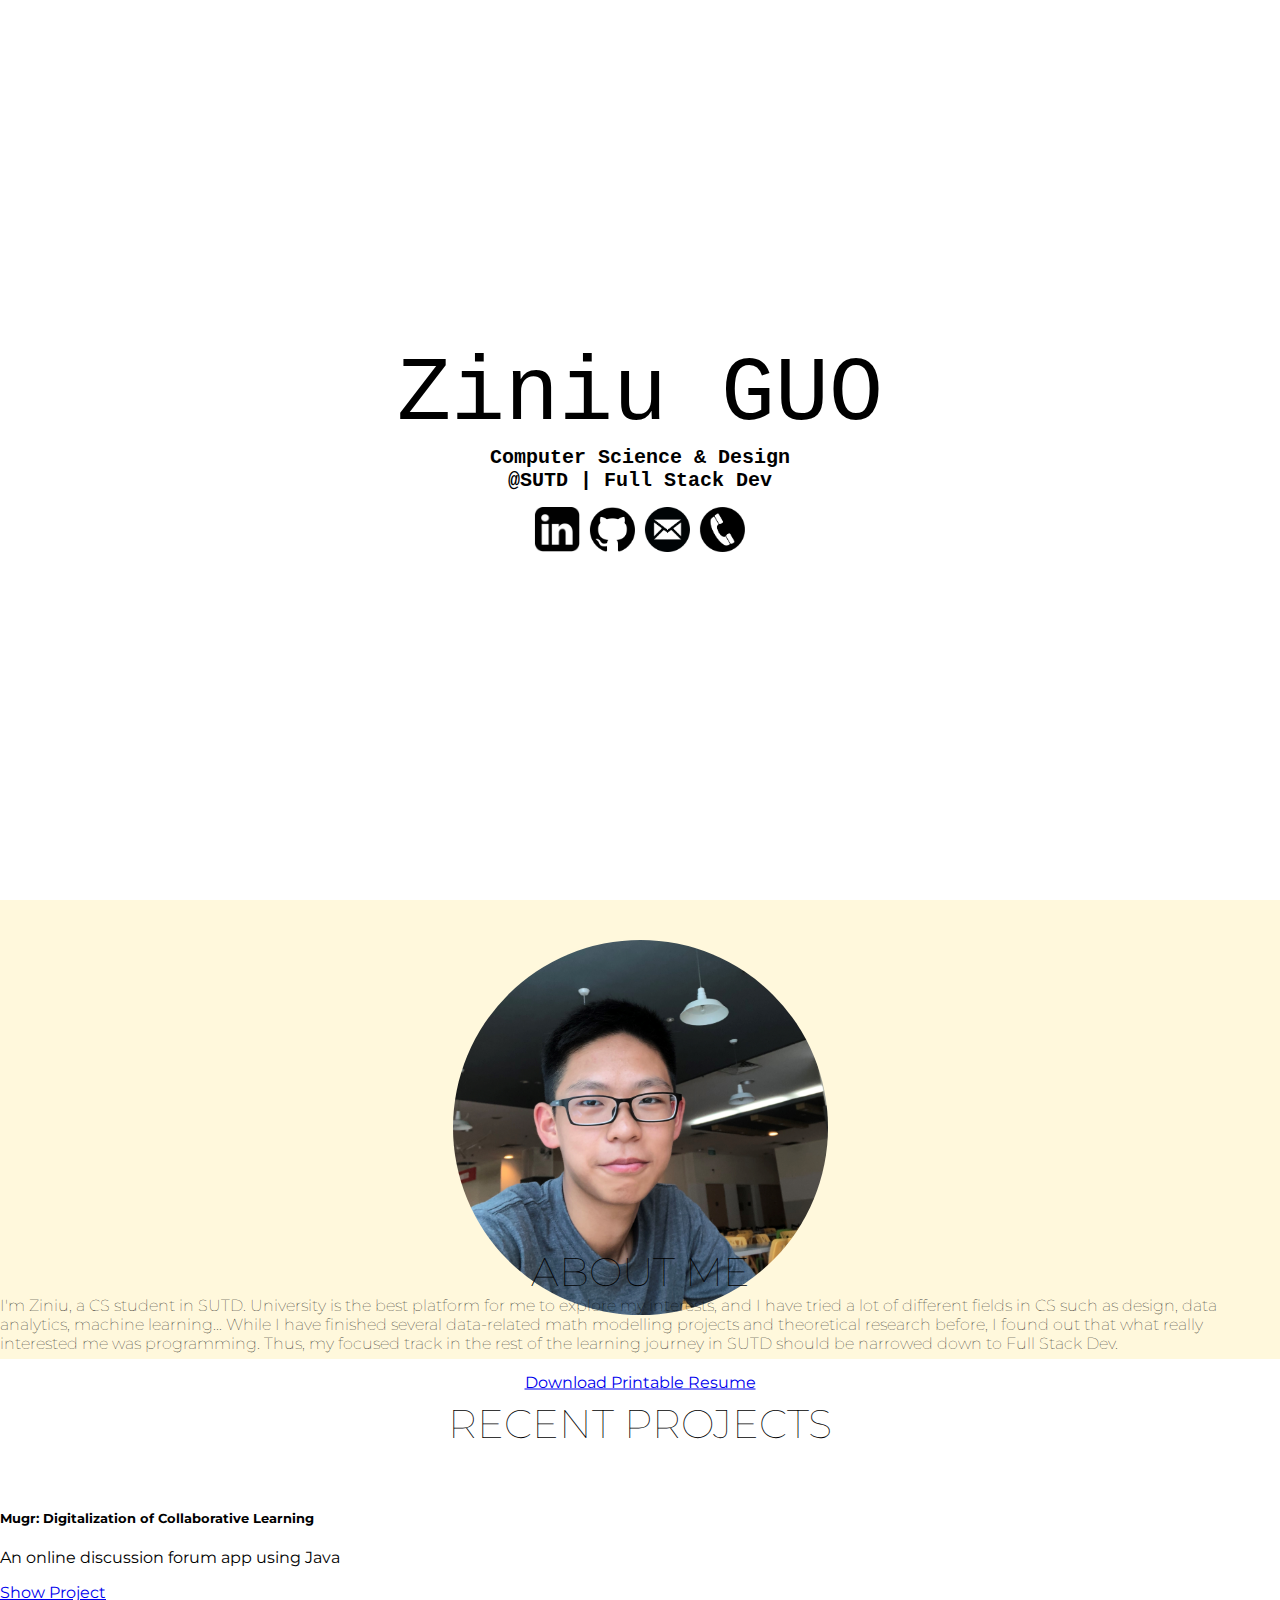
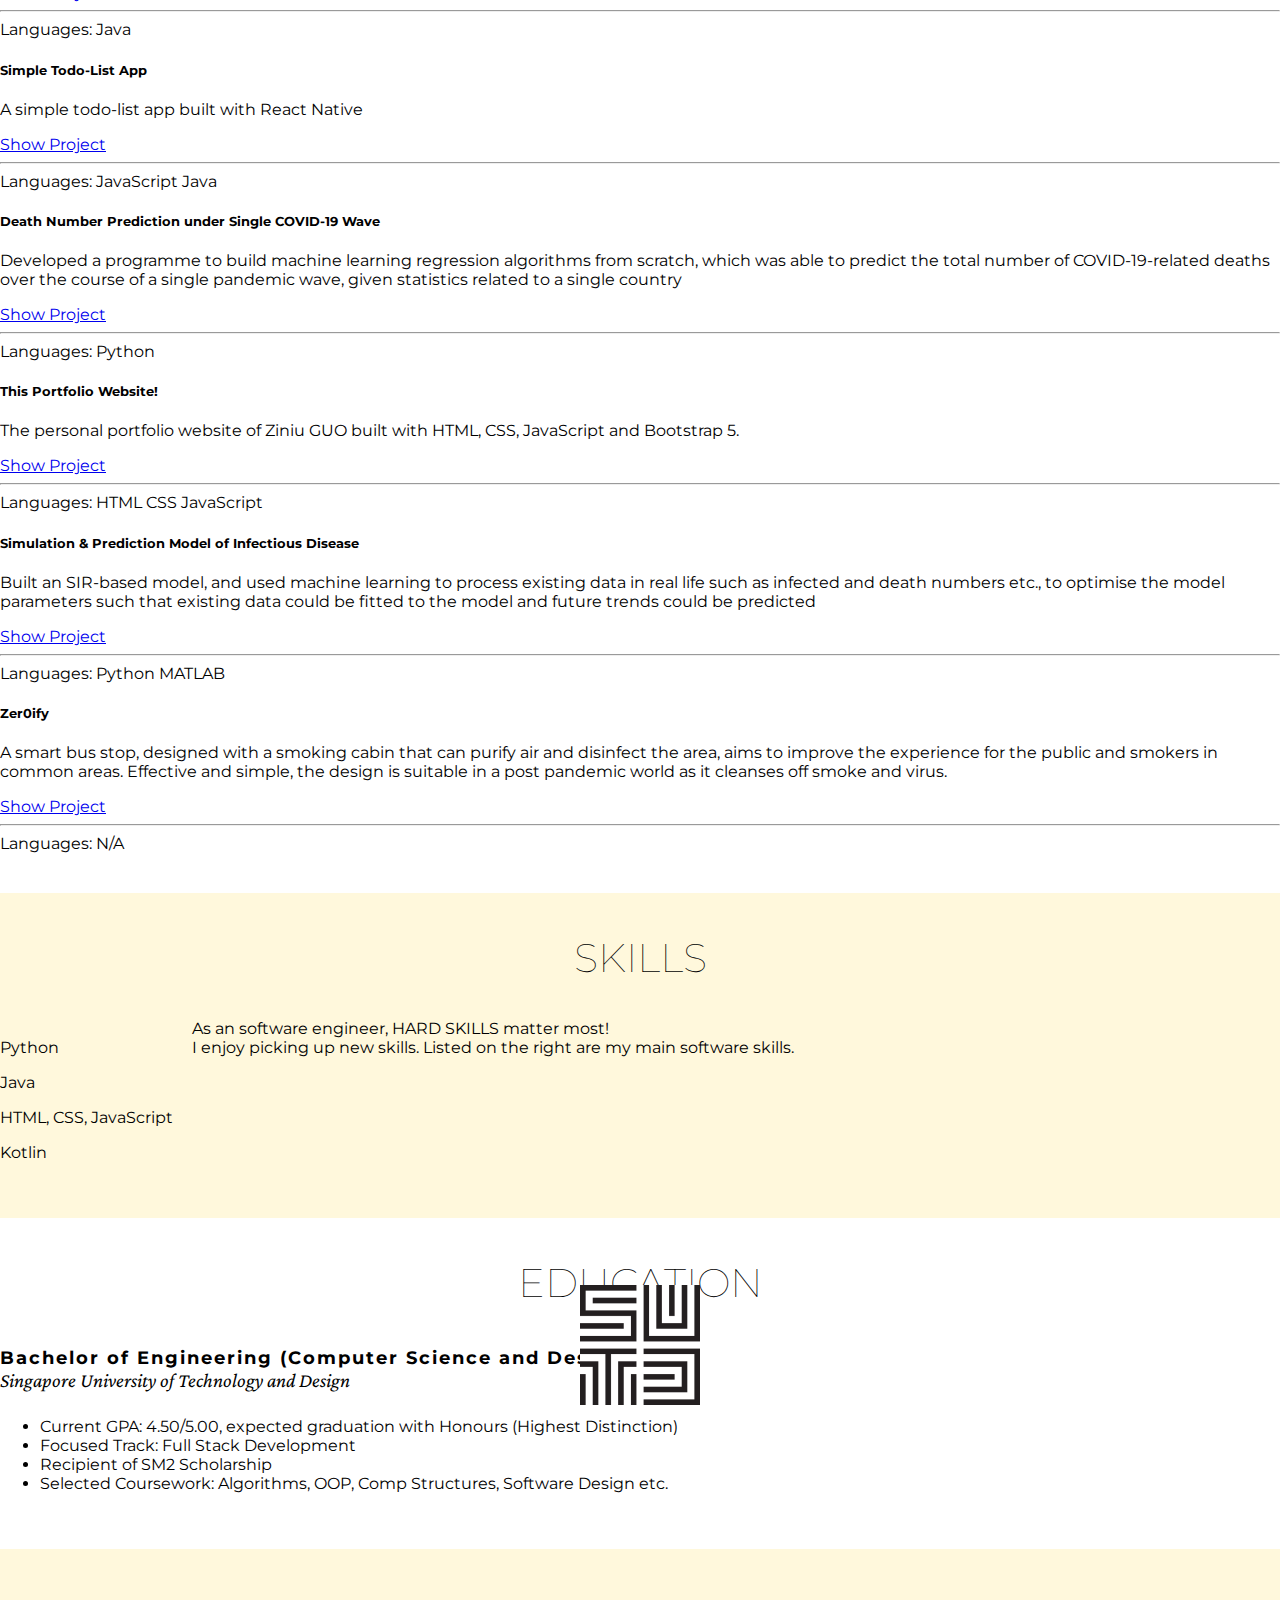
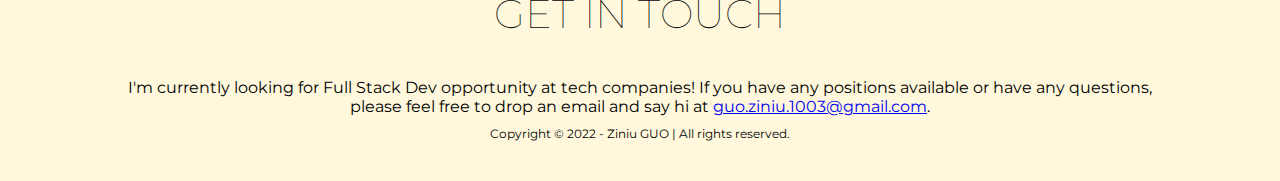
==== index.html @ 51ffc41e "EDU, CONTACT" ====
<!DOCTYPE html>
<html lang="en">

<head>
    <meta charset="utf-8">
    <title>Home - Ziniu GUO</title>
    <link href='https://fonts.googleapis.com/css?family=Crimson Pro' rel='stylesheet'>
    <link href='https://fonts.googleapis.com/css?family=Montserrat' rel='stylesheet'>
    <!-- font -->
    <link rel="stylesheet" href="style.css">
    <link href="https://cdn.jsdelivr.net/npm/bootstrap@5.1.3/dist/css/bootstrap.min.css" rel="stylesheet" integrity="sha384-1BmE4kWBq78iYhFldvKuhfTAU6auU8tT94WrHftjDbrCEXSU1oBoqyl2QvZ6jIW3" crossorigin="anonymous">
</head>

<body>
    <div id="info">
        <div id="infoblock">
            <div class="name">
                Ziniu&nbsp;GUO
            </div>
            <div class="intro">
                Computer&nbsp;Science&nbsp;&&nbsp;Design
                <br>
                @SUTD&nbsp;|&nbsp;Full&nbsp;Stack&nbsp;Dev
                <br>
            </div>
            <div class="icons">
                <a href="https://www.linkedin.com/in/ziniu-guo/"
                target="_blank" title="LinkedIn">
                    <img class="logos" src="imgs/linkedin.png">
                </a> 
                <a href="https://github.com/ziniuguo/"
                target="_blank" title="GitHub">
                    <img class="logos" src="imgs/25231.png">
                </a> 
                <a href="mailto:guo.ziniu.1003@gmail.com"
                target="_blank" title="Email">
                    <img class="logos" src="imgs/email-icon-removebg-preview.png">
                </a> 
                <a href="tel:+6581770190"
                target="_blank" title="Phone">
                    <img class="logos" src="imgs/phone-icon-removebg-preview.png">
                </a> 
            </div>
        </div>
    </div>

<!-- Content start here -->

    <div id="aboutContDiv" class="block">
        <div id="aboutMe"  class="container">
            <div class="row">
                <div class="col-6">
                    <img id="photo" src="imgs/photo22.JPG">
                </div>
                <div id="introDiv" class="col-6">
                    <div id="introDivBlock">
                        <div class="title">ABOUT ME</div>
                        <div id="introText">
                            I'm Ziniu, a CS student in SUTD. 
                            University is the best platform for me to explore my interests, 
                            and I have tried a lot of different fields in CS such as design, 
                            data analytics, machine learning... 
                            While I have finished several data-related math modelling projects 
                            and theoretical research before, 
                            I found out that what really interested me was programming. 
                            Thus, my focused track in the rest of the learning journey in 
                            SUTD should be narrowed down to Full Stack Dev.
                        </div>
                        <div>
                            <a role="button" href="Ziniu_Guo_Resume.pdf" target="_blank" class="btn btn-outline-dark btn-lg">
                                Download Printable Resume
                            </a>
                        </div>
                    </div>
                </div>
            </div>
            
        </div>
    </div>
    

    <div id="projectDiv" class="block">
        <div>
            <div class="titleBlock">
                <div id="projectTitle" class="title">RECENT PROJECTS</div>
            </div>
            <div class="container">
                <div class="row">
                    <div class="col-6">
                        <div class="card shadow-lg p-3 mb-5 bg-white rounded card">
                            <div class="card-body">
                                <h5 class="card-title">Mugr: Digitalization of Collaborative Learning</h5>
                                <p class="card-text">An online discussion forum app using Java</p>
                                <a href="https://github.com/ziniuguo/FirebaseApp" class="btn btn-outline-secondary mr-3" target="_blank">
                                    <i class="fab fa-github"></i> 
                                    Show Project
                                </a>
                                <hr>
                                <div class="pb-3">Languages: 
                                    <a class="badge bg-light text-dark" target=" _blank">Java</a>                            
                                </div>
                            </div>
                        </div>
                    </div>
                    <div class="col-6">
                        <div class="card shadow-lg p-3 mb-5 bg-white rounded card">
                            <div class="card-body">
                                <h5 class="card-title">Simple Todo-List App</h5>
                                <p class="card-text">A simple todo-list app built with React Native</p>
                                <a href="https://github.com/ziniuguo/Notebook" class="btn btn-outline-secondary mr-3" target="_blank">
                                    <i class="fab fa-github"></i> 
                                    Show Project
                                </a>
                                <hr>
                                <div class="pb-3">Languages: 
                                    <a class="badge bg-light text-dark" target=" _blank">JavaScript</a>
                                    <a class="badge bg-light text-dark" target=" _blank">Java</a>
                                </div>
                            </div>
                        </div>
                    </div>
                    <div class="col-6">
                        <div class="card shadow-lg p-3 mb-5 bg-white rounded card">
                            <div class="card-body">
                                <h5 class="card-title">Death Number Prediction under Single COVID-19 Wave</h5>
                                <p class="card-text">Developed a programme to build machine learning regression algorithms from scratch, which was able to predict the total number of COVID-19-related deaths over the course of a single pandemic wave, given statistics related to a single country</p>
                                <a href="projects/20220406.pdf" class="btn btn-outline-secondary mr-3" target="_blank">
                                    <i class="fab fa-github"></i> 
                                    Show Project
                                </a>
                                <hr>
                                <div class="pb-3">Languages: 
                                    <a class="badge bg-light text-dark" target=" _blank">Python</a>                            
                                </div>
                            </div>
                        </div>
                    </div>
                    <div class="col-6">
                        <div class="card shadow-lg p-3 mb-5 bg-white rounded card">
                            <div class="card-body">
                                <h5 class="card-title">This Portfolio Website!</h5>
                                <p class="card-text">The personal portfolio website of Ziniu GUO built with HTML, CSS, JavaScript and Bootstrap 5.</p>
                                <a href="https://github.com/ziniuguo/ziniuguo.github.io/tree/gh-pages" class="btn btn-outline-secondary mr-3" target="_blank">
                                    <i class="fab fa-github"></i> 
                                    Show Project
                                </a>
                                <hr>
                                <div class="pb-3">Languages: 
                                    <a class="badge bg-light text-dark" target=" _blank">HTML</a>
                                    <a class="badge bg-light text-dark" target=" _blank">CSS</a>
                                    <a class="badge bg-light text-dark" target=" _blank">JavaScript</a>
                                </div>
                            </div>
                        </div>
                    </div>
                    <div class="col-6">
                        <div class="card shadow-lg p-3 mb-5 bg-white rounded card">
                            <div class="card-body">
                                <h5 class="card-title">Simulation & Prediction Model of Infectious Disease</h5>
                                <p class="card-text">Built an SIR-based model, and used machine learning to process existing data in real life such as infected and death numbers etc., to optimise the model parameters such that existing data could be fitted to the model and future trends could be predicted</p>
                                <a href="https://docs.google.com/presentation/d/1w2-qI9y2BcwAdHqZRUp-rEAJsNf3bGuQrMz5jDOgGNw/edit" class="btn btn-outline-secondary mr-3" target="_blank">
                                    <i class="fab fa-github"></i> 
                                    Show Project
                                </a>
                                <hr>
                                <div class="pb-3">Languages: 
                                    <a class="badge bg-light text-dark" target=" _blank">Python</a>
                                    <a class="badge bg-light text-dark" target=" _blank">MATLAB</a>
                                </div>
                            </div>
                        </div>
                    </div>
                    <div class="col-6">
                        <div class="card shadow-lg p-3 mb-5 bg-white rounded card">
                            <div class="card-body">
                                <h5 class="card-title">Zer0ify</h5>
                                <p class="card-text">A smart bus stop, designed with a smoking cabin that can purify air and disinfect the area, aims to improve the experience for the public and smokers in common areas. Effective and simple, the design is suitable in a post pandemic world as it cleanses off smoke and virus. </p>
                                <a href="http://asd.courses.sutd.edu.sg/dti-teams/3-007-design-projects/cohort-5-design-projects/cohort-5-team-2/project-part-4-3/" class="btn btn-outline-secondary mr-3" target="_blank">
                                    <i class="fab fa-github"></i> 
                                    Show Project
                                </a>
                                <hr>
                                <div class="pb-3">Languages: 
                                    <a class="badge bg-light text-dark" target=" _blank">N/A</a>
                                </div>
                            </div>
                        </div>
                    </div>
                </div>
            </div>
        </div>
    </div>

    <div id="skillsDiv" class="block">
        <div class="titleBlock">
            <div class="title">
                SKILLS
            </div>
        </div>
        <div class="container">
            <div class="row">
                <div class="col-6" style="position: relative;">
                    <div  id="skillDesc">
                        As an software engineer, HARD SKILLS matter most! <br>I enjoy picking up new skills. Listed on the right are my main software skills.
                    </div>
                </div>
                <div class="col-6">
                    <div>
                        <p class="lead mb-1 mt-2">Python</p>
                        <div class=" progress-bar-animation progress">
                            <div role="progressbar" class="progress-bar" style="width: 90%; background-color: #e88988;">
                            </div>
                        </div>
                    </div>

                    <div>
                        <p class="lead mb-1 mt-2">Java</p>
                        <div class=" progress-bar-animation progress">
                            <div role="progressbar" class="progress-bar" style="width: 75%; background-color: #e88988;">
                            </div>
                        </div>
                    </div>

                    <div>
                        <p class="lead mb-1 mt-2">HTML, CSS, JavaScript</p>
                        <div class=" progress-bar-animation progress">
                            <div role="progressbar" class="progress-bar" style="width: 70%; background-color: #e88988;">
                            </div>
                        </div>
                    </div>

                    <div>
                        <p class="lead mb-1 mt-2">Kotlin</p>
                        <div class=" progress-bar-animation progress">
                            <div role="progressbar" class="progress-bar" style="width: 40%; background-color: #e88988;">
                            </div>
                        </div>
                    </div>
                </div>
            </div>
        </div>
    </div>

    <div class="block">
        <div class="titleBlock">
            <div class="title">
                EDUCATION
            </div>
        </div>
        <div class="container">
            <div class="row">
                <div class="col-4" style="position: relative;">
                    <div id="eduImgBlock">
                        <img id="eduImg" src="imgs/SUTD_logo.jpg">
                    </div>
                </div>
                <div class="col-8">
                    <div id="degree">
                        Bachelor of Engineering (Computer Science and Design)
                    </div>
                    <div id="uni">
                        Singapore University of Technology and Design
                    </div>
                    <ul id="uniBP">
                        <li>Current GPA: 4.50/5.00, expected graduation with Honours (Highest Distinction)</li>
                        <li>Focused Track: Full Stack Development</li>
                        <li>Recipient of SM2 Scholarship</li>
                        <li>Selected Coursework: Algorithms, OOP, Comp Structures, Software Design etc.</li>
                    </ul>
                </div>
        
            </div>
        </div>
    </div>
    
    <div id="contactDiv" class="block">
        <div class="titleBlock">
            <div class="title">
                GET IN TOUCH
            </div>
        </div>
        <div class="container" style="text-align: center;">
            <div class="row">
                <div class="col-12">
                    <div id="contactInfo">
                        I'm currently looking for Full Stack Dev opportunity at tech companies! If you have any positions available or have any questions, please feel free to drop an email and say hi at
                        <a href="mailto:guo.ziniu.1003@gmail.com">guo.ziniu.1003@gmail.com</a>.
                    </div>
                    <div id="copyright">
                        Copyright © 2022 - Ziniu GUO | All rights reserved.
                    </div>
                </div>
            </div>
        </div>
    </div>
</body>
</html>
---- style.css ----
body {  
    margin: 0px;
    font-family: 'Montserrat' !important ;
}  

.logos {
    height: 45px;
    width: 45px;
    margin-left: 5px;
    margin-right: 5px;
}

#info {
    width: 100%;
    text-align: center;
    height: 100vh;

    background-image:url("IMG_1468.JPG");
    background-position: top;
    background-repeat: no-repeat;
    background-size: cover;
}

#infoblock {
    position: absolute;
    top: 50%;
    left: 50%;
    transform: translate(-50%, -50%);
}

.name {
    font-family: 'Courier New', Courier, monospace;
    font-size: 90px;
}
.intro {
    font-family: 'Courier New', Courier, monospace;
    font-size: 20px;
    font-weight: bold;
}
.icons {
    display: inline-flex;
    padding-top: 15px;
}


#aboutContDiv {
    background-color: cornsilk;
}

.block {
    padding-bottom: 40px;
    padding-top: 40px;
}

#aboutMe {
    text-align: center;
}

#photo {
    height: 375px;
    width: 375px;
    border-radius: 50%;
}

#introDiv{
    position: relative;
}

#introDivBlock {
    position: absolute;
    top: 50%;
    left: 50%;
    transform: translate(-50%, -50%);
    width: 100%;
}

#skillsDiv {
    background-color: cornsilk;
}

.title {
    font-size: 40px;
    font-weight: lighter;
    text-align: center;
}

#introText {
    text-align: start;
    font-weight: lighter;
    padding-bottom: 20px;
}

.titleBlock {
    padding-bottom: 40px;
}

#skillDesc {
    position: absolute;
    top: 30%;
    left: 50%;
    transform: translate(-50%, -50%);
    width: 70%;
}

#eduImgBlock {
    position: absolute;
    top: 45%;
    left: 50%;
    transform: translate(-50%, -50%);
}

#eduImg {
    height: 120px;
    width: 120px;
}

#degree {
    letter-spacing: 2px;
    font-weight: bold;
    font-size: 18px;
}

#uni {
    font-style: italic;
    font-family: 'Crimson Pro';
    font-size: 20px;
}

#uniBP {
    padding-top: 10px;
}

#contactDiv {
    background-color: cornsilk;
}

#contactInfo {
    padding-bottom: 10px;
    padding-left: 10%;
    padding-right: 10%;
}

#copyright {
    font-size: 12px;
}
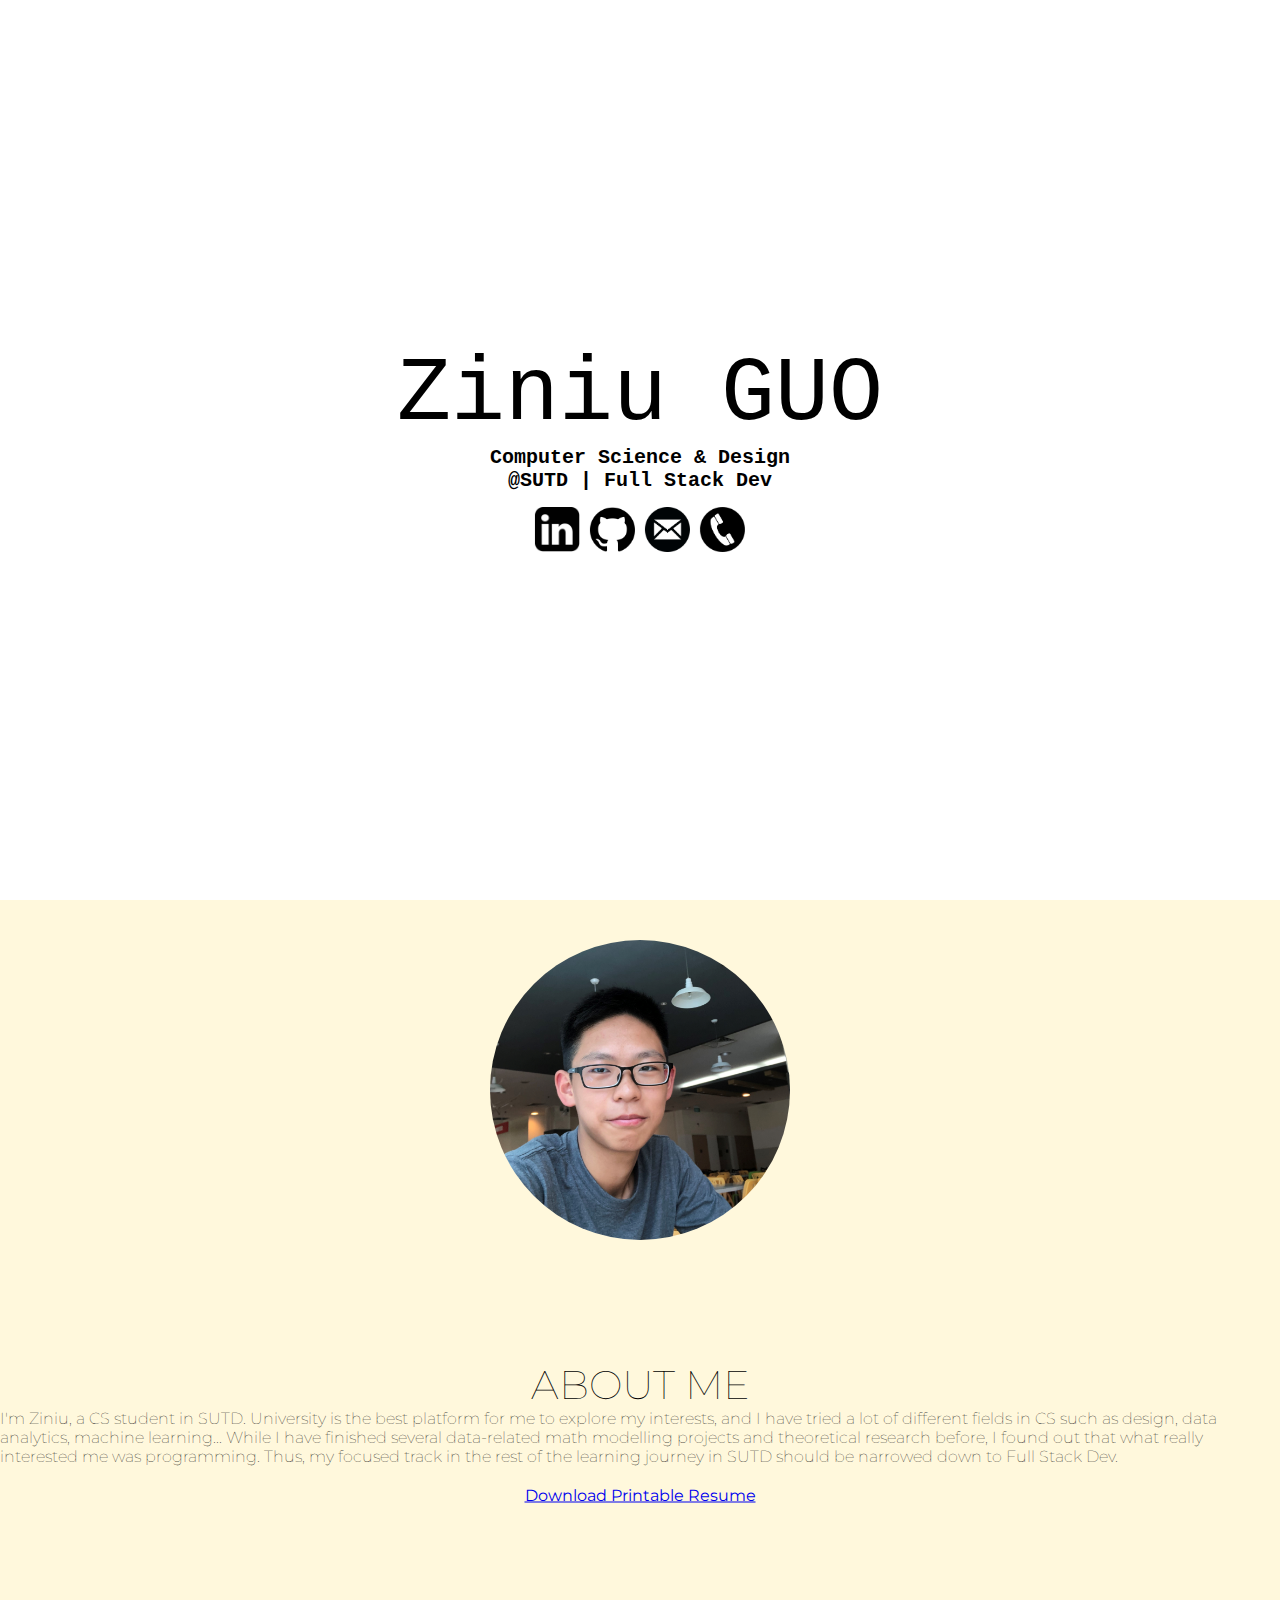
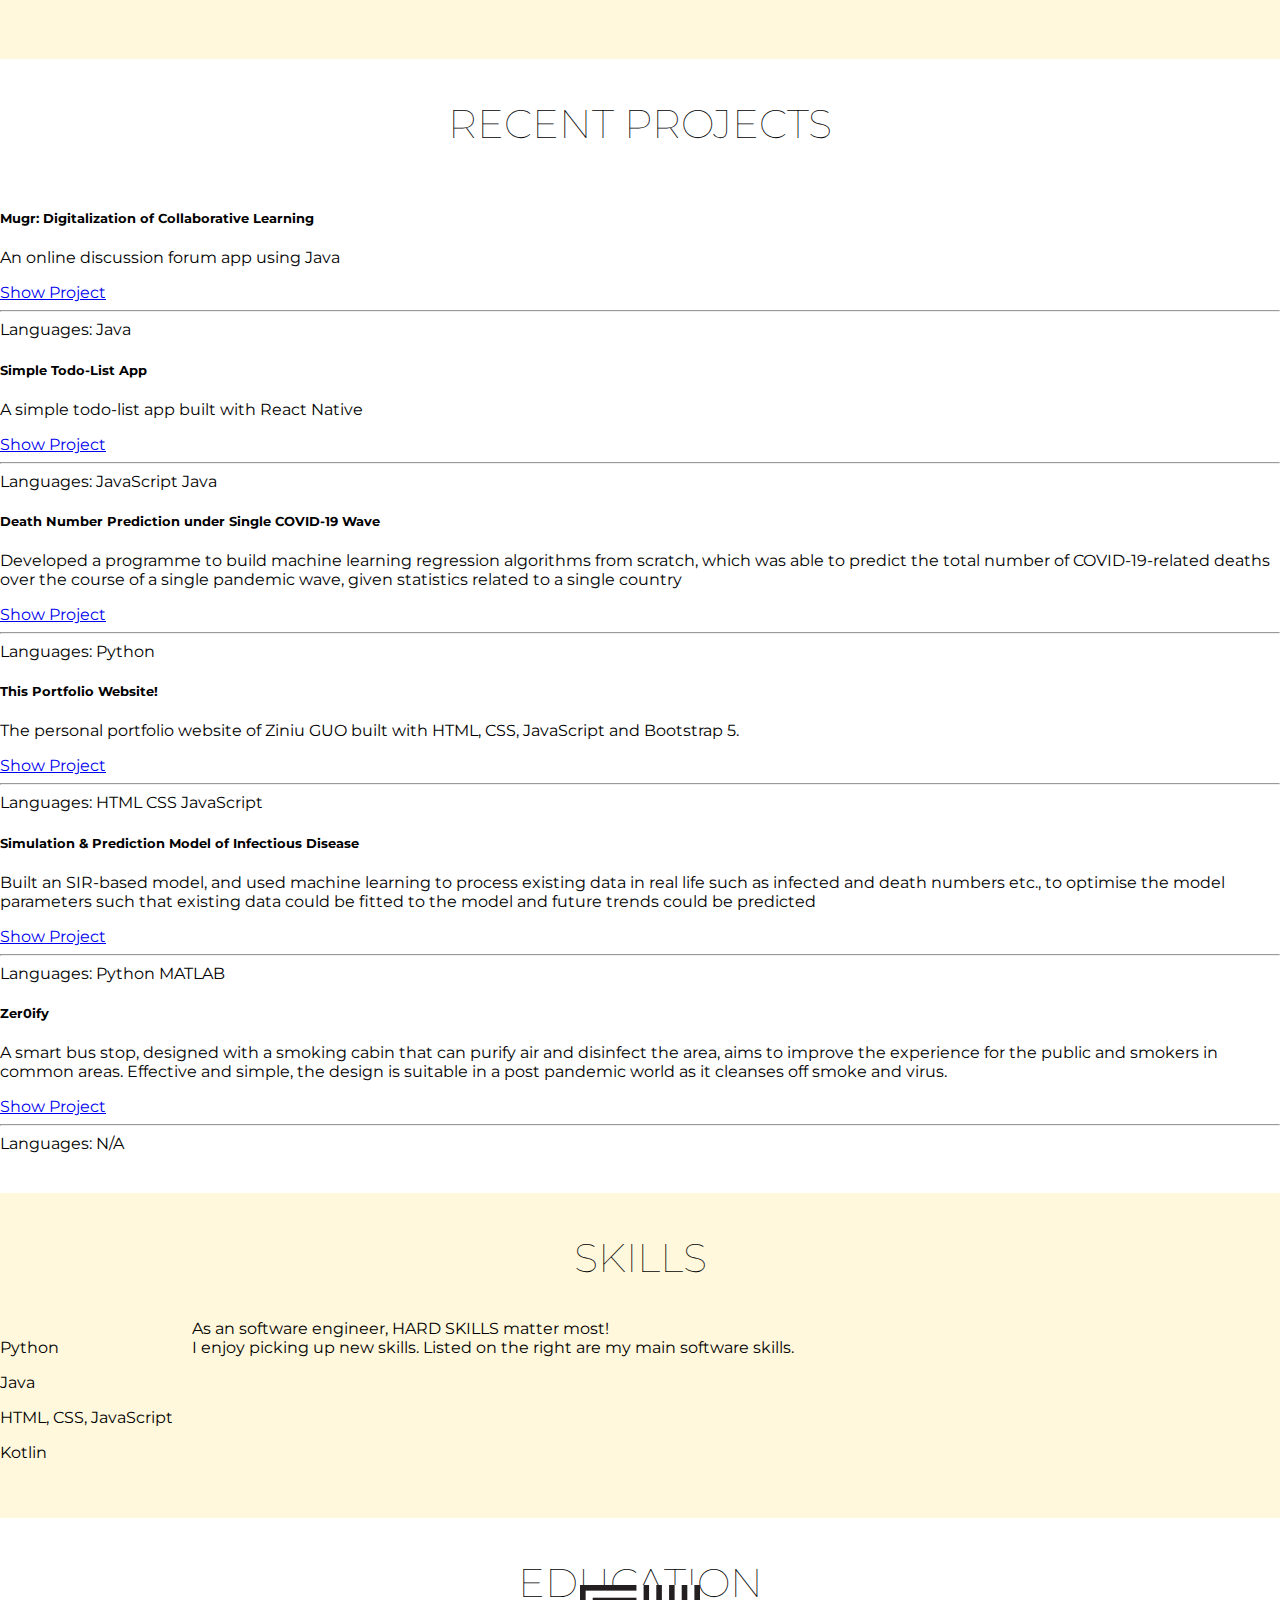
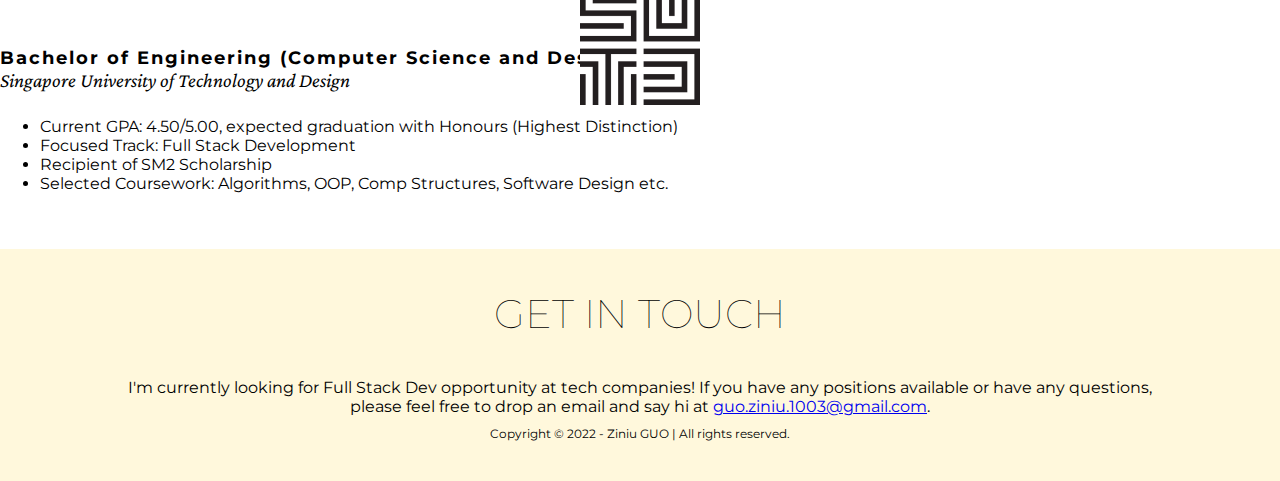
==== commit 71400e35: "bug fix" ====
--- a/index.html
+++ b/index.html
@@ -49,10 +49,10 @@
     <div id="aboutContDiv" class="block">
         <div id="aboutMe"  class="container">
             <div class="row">
-                <div class="col-6">
+                <div class="col-md-6 col-12">
                     <img id="photo" src="imgs/photo22.JPG">
                 </div>
-                <div id="introDiv" class="col-6">
+                <div id="introDiv" class="col-md-6 col-12">
                     <div id="introDivBlock">
                         <div class="title">ABOUT ME</div>
                         <div id="introText">
--- a/style.css
+++ b/style.css
@@ -45,6 +45,7 @@
 
 #aboutContDiv {
     background-color: cornsilk;
+    
 }
 
 .block {
@@ -54,16 +55,18 @@
 
 #aboutMe {
     text-align: center;
+    
 }
 
 #photo {
-    height: 375px;
-    width: 375px;
+    height: 300px;
+    width: 300px;
     border-radius: 50%;
 }
 
 #introDiv{
     position: relative;
+    height: 375px;
 }
 
 #introDivBlock {
@@ -85,7 +88,7 @@
 }
 
 #introText {
-    text-align: start;
+    text-align: left;
     font-weight: lighter;
     padding-bottom: 20px;
 }
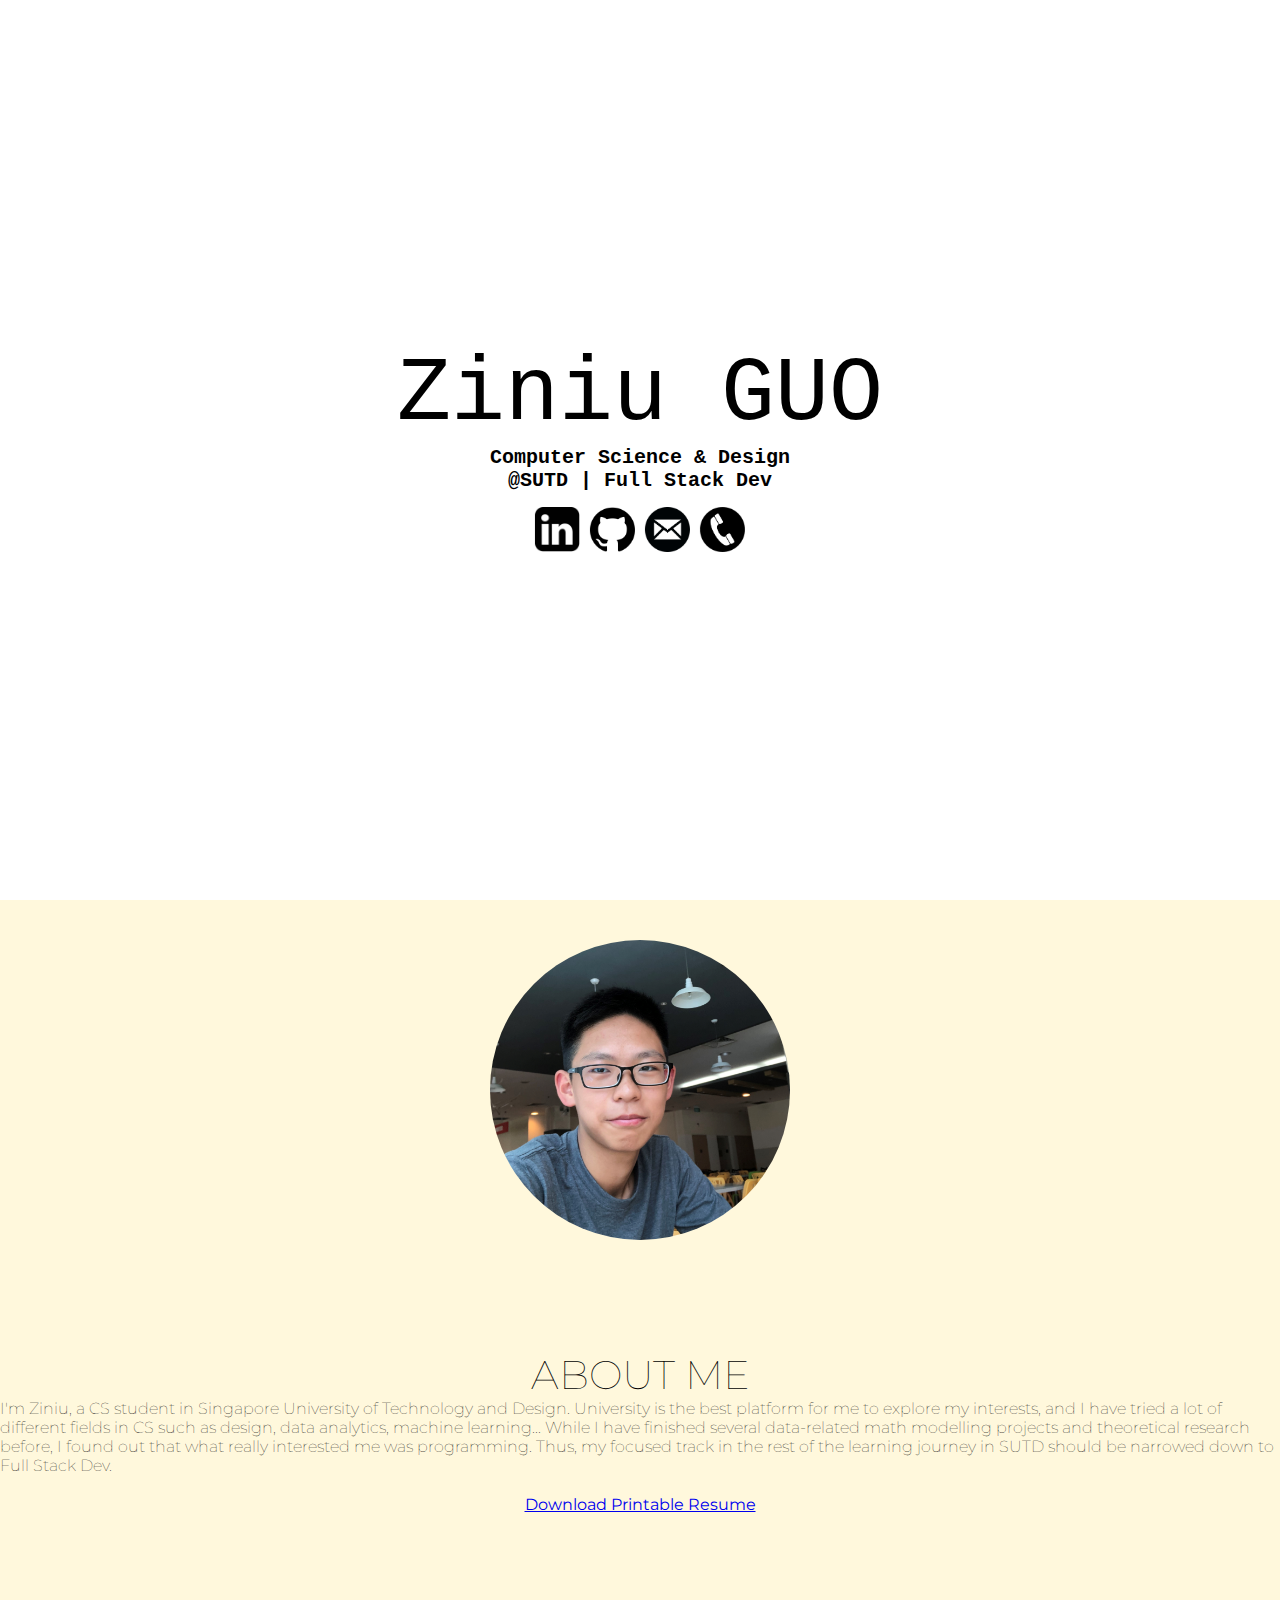
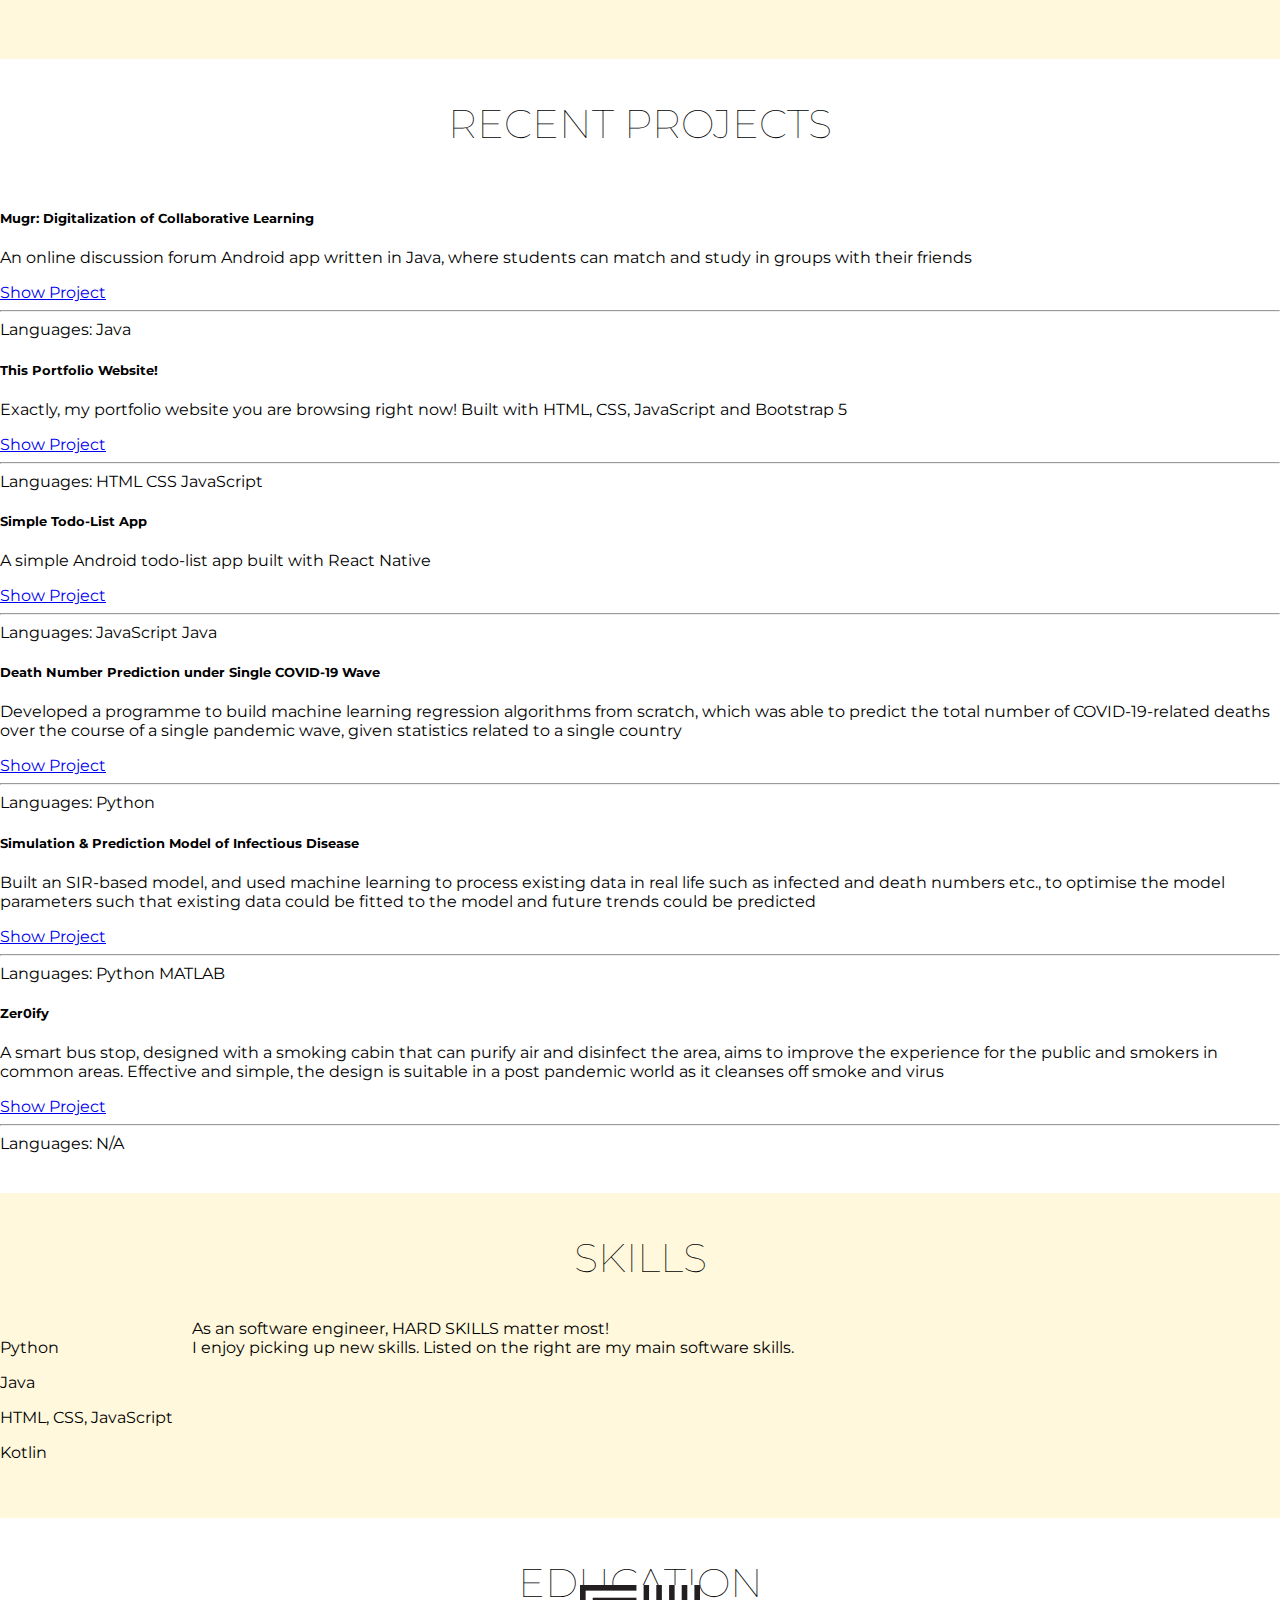
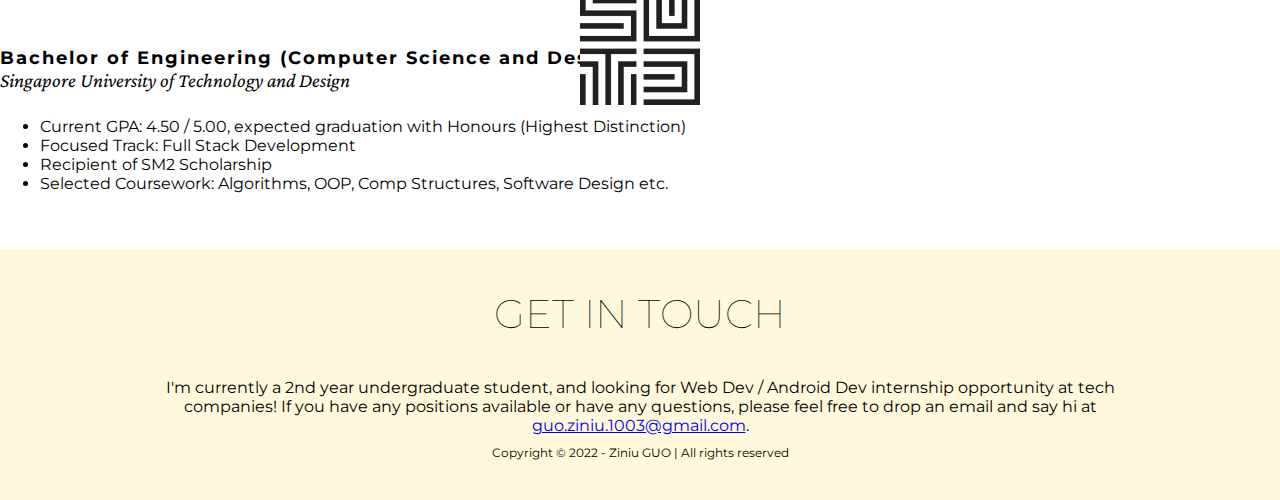
==== commit aa4fc582: "text edit" ====
--- a/index.html
+++ b/index.html
@@ -56,7 +56,7 @@
                     <div id="introDivBlock">
                         <div class="title">ABOUT ME</div>
                         <div id="introText">
-                            I'm Ziniu, a CS student in SUTD. 
+                            I'm Ziniu, a CS student in Singapore University of Technology and Design. 
                             University is the best platform for me to explore my interests, 
                             and I have tried a lot of different fields in CS such as design, 
                             data analytics, machine learning... 
@@ -90,7 +90,7 @@
                         <div class="card shadow-lg p-3 mb-5 bg-white rounded card">
                             <div class="card-body">
                                 <h5 class="card-title">Mugr: Digitalization of Collaborative Learning</h5>
-                                <p class="card-text">An online discussion forum app using Java</p>
+                                <p class="card-text">An online discussion forum Android app written in Java, where students can match and study in groups with their friends</p>
                                 <a href="https://github.com/ziniuguo/FirebaseApp" class="btn btn-outline-secondary mr-3" target="_blank">
                                     <i class="fab fa-github"></i> 
                                     Show Project
@@ -105,8 +105,26 @@
                     <div class="col-6">
                         <div class="card shadow-lg p-3 mb-5 bg-white rounded card">
                             <div class="card-body">
+                                <h5 class="card-title">This Portfolio Website!</h5>
+                                <p class="card-text">Exactly, my portfolio website you are browsing right now! Built with HTML, CSS, JavaScript and Bootstrap 5</p>
+                                <a href="https://github.com/ziniuguo/ziniuguo.github.io/tree/gh-pages" class="btn btn-outline-secondary mr-3" target="_blank">
+                                    <i class="fab fa-github"></i> 
+                                    Show Project
+                                </a>
+                                <hr>
+                                <div class="pb-3">Languages: 
+                                    <a class="badge bg-light text-dark" target=" _blank">HTML</a>
+                                    <a class="badge bg-light text-dark" target=" _blank">CSS</a>
+                                    <a class="badge bg-light text-dark" target=" _blank">JavaScript</a>
+                                </div>
+                            </div>
+                        </div>
+                    </div>
+                    <div class="col-6">
+                        <div class="card shadow-lg p-3 mb-5 bg-white rounded card">
+                            <div class="card-body">
                                 <h5 class="card-title">Simple Todo-List App</h5>
-                                <p class="card-text">A simple todo-list app built with React Native</p>
+                                <p class="card-text">A simple Android todo-list app built with React Native</p>
                                 <a href="https://github.com/ziniuguo/Notebook" class="btn btn-outline-secondary mr-3" target="_blank">
                                     <i class="fab fa-github"></i> 
                                     Show Project
@@ -138,24 +156,6 @@
                     <div class="col-6">
                         <div class="card shadow-lg p-3 mb-5 bg-white rounded card">
                             <div class="card-body">
-                                <h5 class="card-title">This Portfolio Website!</h5>
-                                <p class="card-text">The personal portfolio website of Ziniu GUO built with HTML, CSS, JavaScript and Bootstrap 5.</p>
-                                <a href="https://github.com/ziniuguo/ziniuguo.github.io/tree/gh-pages" class="btn btn-outline-secondary mr-3" target="_blank">
-                                    <i class="fab fa-github"></i> 
-                                    Show Project
-                                </a>
-                                <hr>
-                                <div class="pb-3">Languages: 
-                                    <a class="badge bg-light text-dark" target=" _blank">HTML</a>
-                                    <a class="badge bg-light text-dark" target=" _blank">CSS</a>
-                                    <a class="badge bg-light text-dark" target=" _blank">JavaScript</a>
-                                </div>
-                            </div>
-                        </div>
-                    </div>
-                    <div class="col-6">
-                        <div class="card shadow-lg p-3 mb-5 bg-white rounded card">
-                            <div class="card-body">
                                 <h5 class="card-title">Simulation & Prediction Model of Infectious Disease</h5>
                                 <p class="card-text">Built an SIR-based model, and used machine learning to process existing data in real life such as infected and death numbers etc., to optimise the model parameters such that existing data could be fitted to the model and future trends could be predicted</p>
                                 <a href="https://docs.google.com/presentation/d/1w2-qI9y2BcwAdHqZRUp-rEAJsNf3bGuQrMz5jDOgGNw/edit" class="btn btn-outline-secondary mr-3" target="_blank">
@@ -174,7 +174,7 @@
                         <div class="card shadow-lg p-3 mb-5 bg-white rounded card">
                             <div class="card-body">
                                 <h5 class="card-title">Zer0ify</h5>
-                                <p class="card-text">A smart bus stop, designed with a smoking cabin that can purify air and disinfect the area, aims to improve the experience for the public and smokers in common areas. Effective and simple, the design is suitable in a post pandemic world as it cleanses off smoke and virus. </p>
+                                <p class="card-text">A smart bus stop, designed with a smoking cabin that can purify air and disinfect the area, aims to improve the experience for the public and smokers in common areas. Effective and simple, the design is suitable in a post pandemic world as it cleanses off smoke and virus</p>
                                 <a href="http://asd.courses.sutd.edu.sg/dti-teams/3-007-design-projects/cohort-5-design-projects/cohort-5-team-2/project-part-4-3/" class="btn btn-outline-secondary mr-3" target="_blank">
                                     <i class="fab fa-github"></i> 
                                     Show Project
@@ -216,7 +216,7 @@
                     <div>
                         <p class="lead mb-1 mt-2">Java</p>
                         <div class=" progress-bar-animation progress">
-                            <div role="progressbar" class="progress-bar" style="width: 75%; background-color: #e88988;">
+                            <div role="progressbar" class="progress-bar" style="width: 85%; background-color: #e88988;">
                             </div>
                         </div>
                     </div>
@@ -262,7 +262,7 @@
                         Singapore University of Technology and Design
                     </div>
                     <ul id="uniBP">
-                        <li>Current GPA: 4.50/5.00, expected graduation with Honours (Highest Distinction)</li>
+                        <li>Current GPA: 4.50 / 5.00, expected graduation with Honours (Highest Distinction)</li>
                         <li>Focused Track: Full Stack Development</li>
                         <li>Recipient of SM2 Scholarship</li>
                         <li>Selected Coursework: Algorithms, OOP, Comp Structures, Software Design etc.</li>
@@ -283,11 +283,11 @@
             <div class="row">
                 <div class="col-12">
                     <div id="contactInfo">
-                        I'm currently looking for Full Stack Dev opportunity at tech companies! If you have any positions available or have any questions, please feel free to drop an email and say hi at
+                        I'm currently a 2nd year undergraduate student, and looking for Web Dev / Android Dev internship opportunity at tech companies! If you have any positions available or have any questions, please feel free to drop an email and say hi at
                         <a href="mailto:guo.ziniu.1003@gmail.com">guo.ziniu.1003@gmail.com</a>.
                     </div>
                     <div id="copyright">
-                        Copyright © 2022 - Ziniu GUO | All rights reserved.
+                        Copyright © 2022 - Ziniu GUO | All rights reserved
                     </div>
                 </div>
             </div>
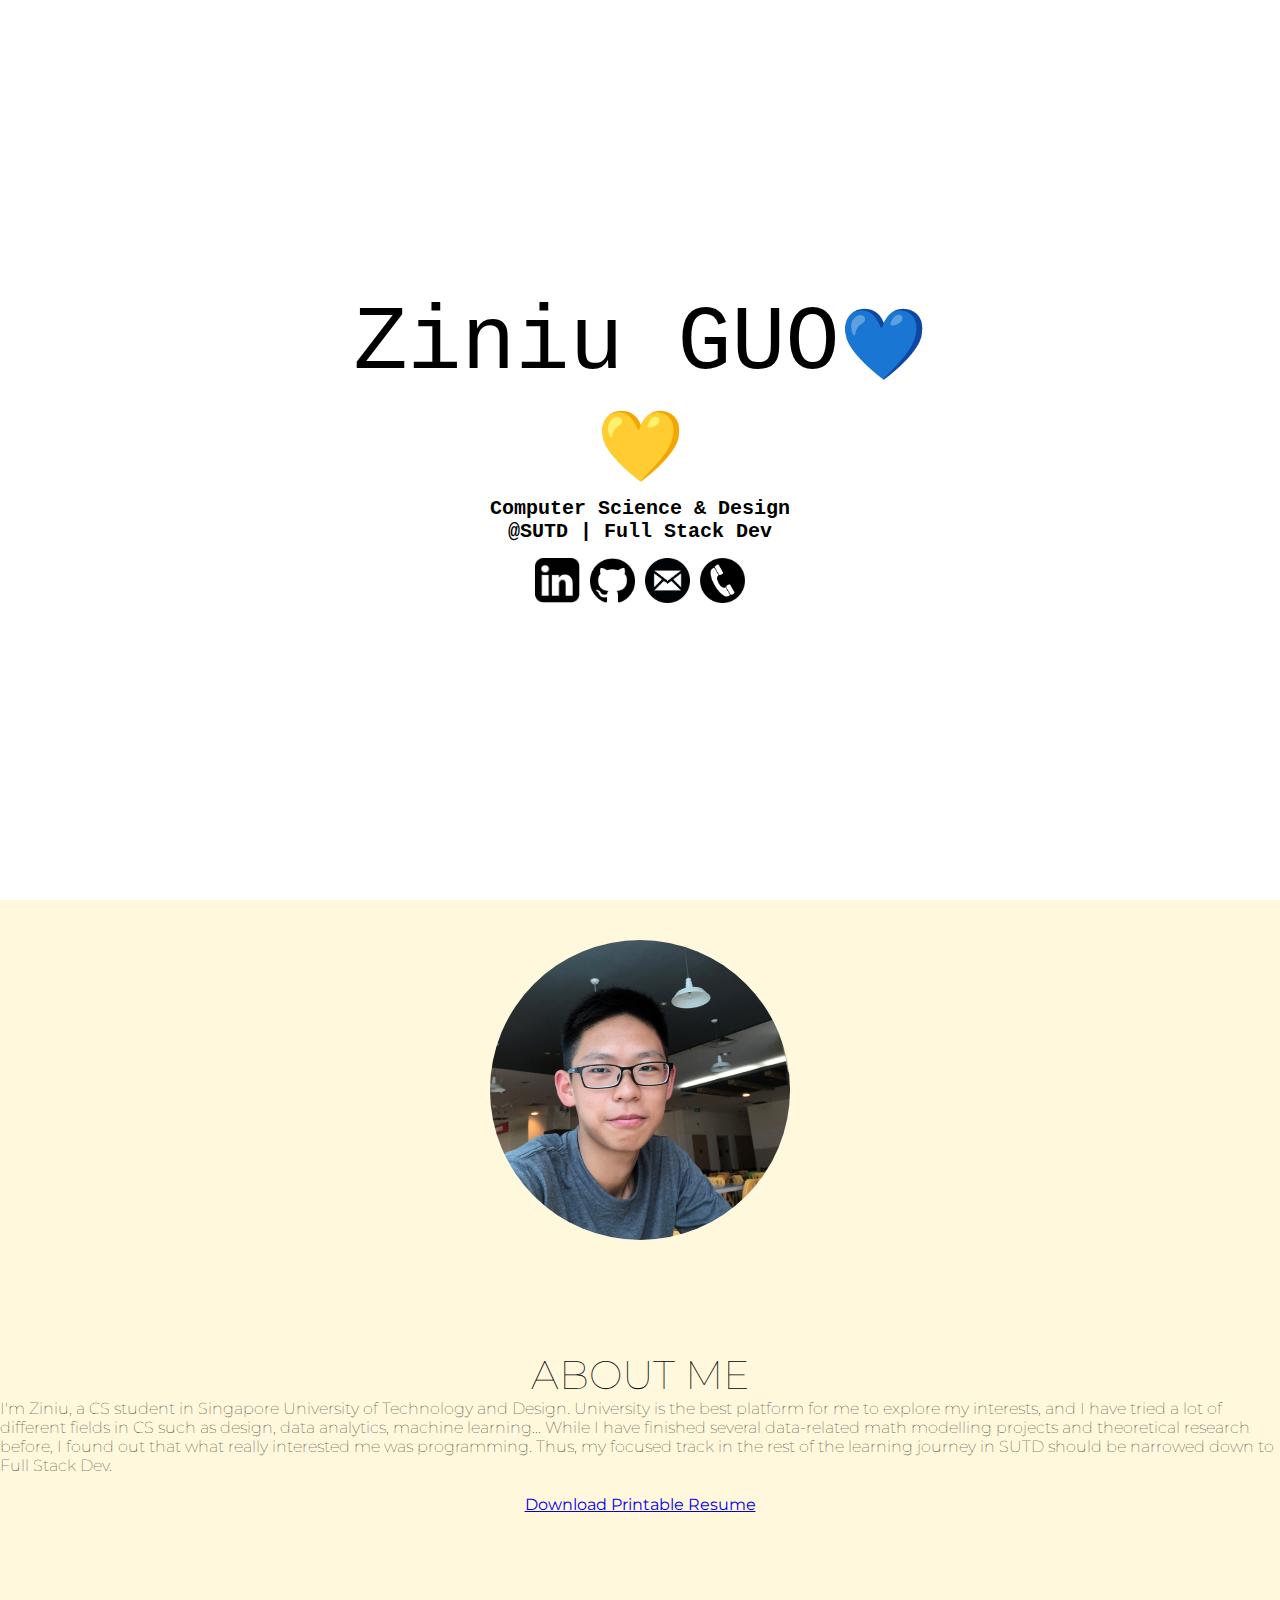
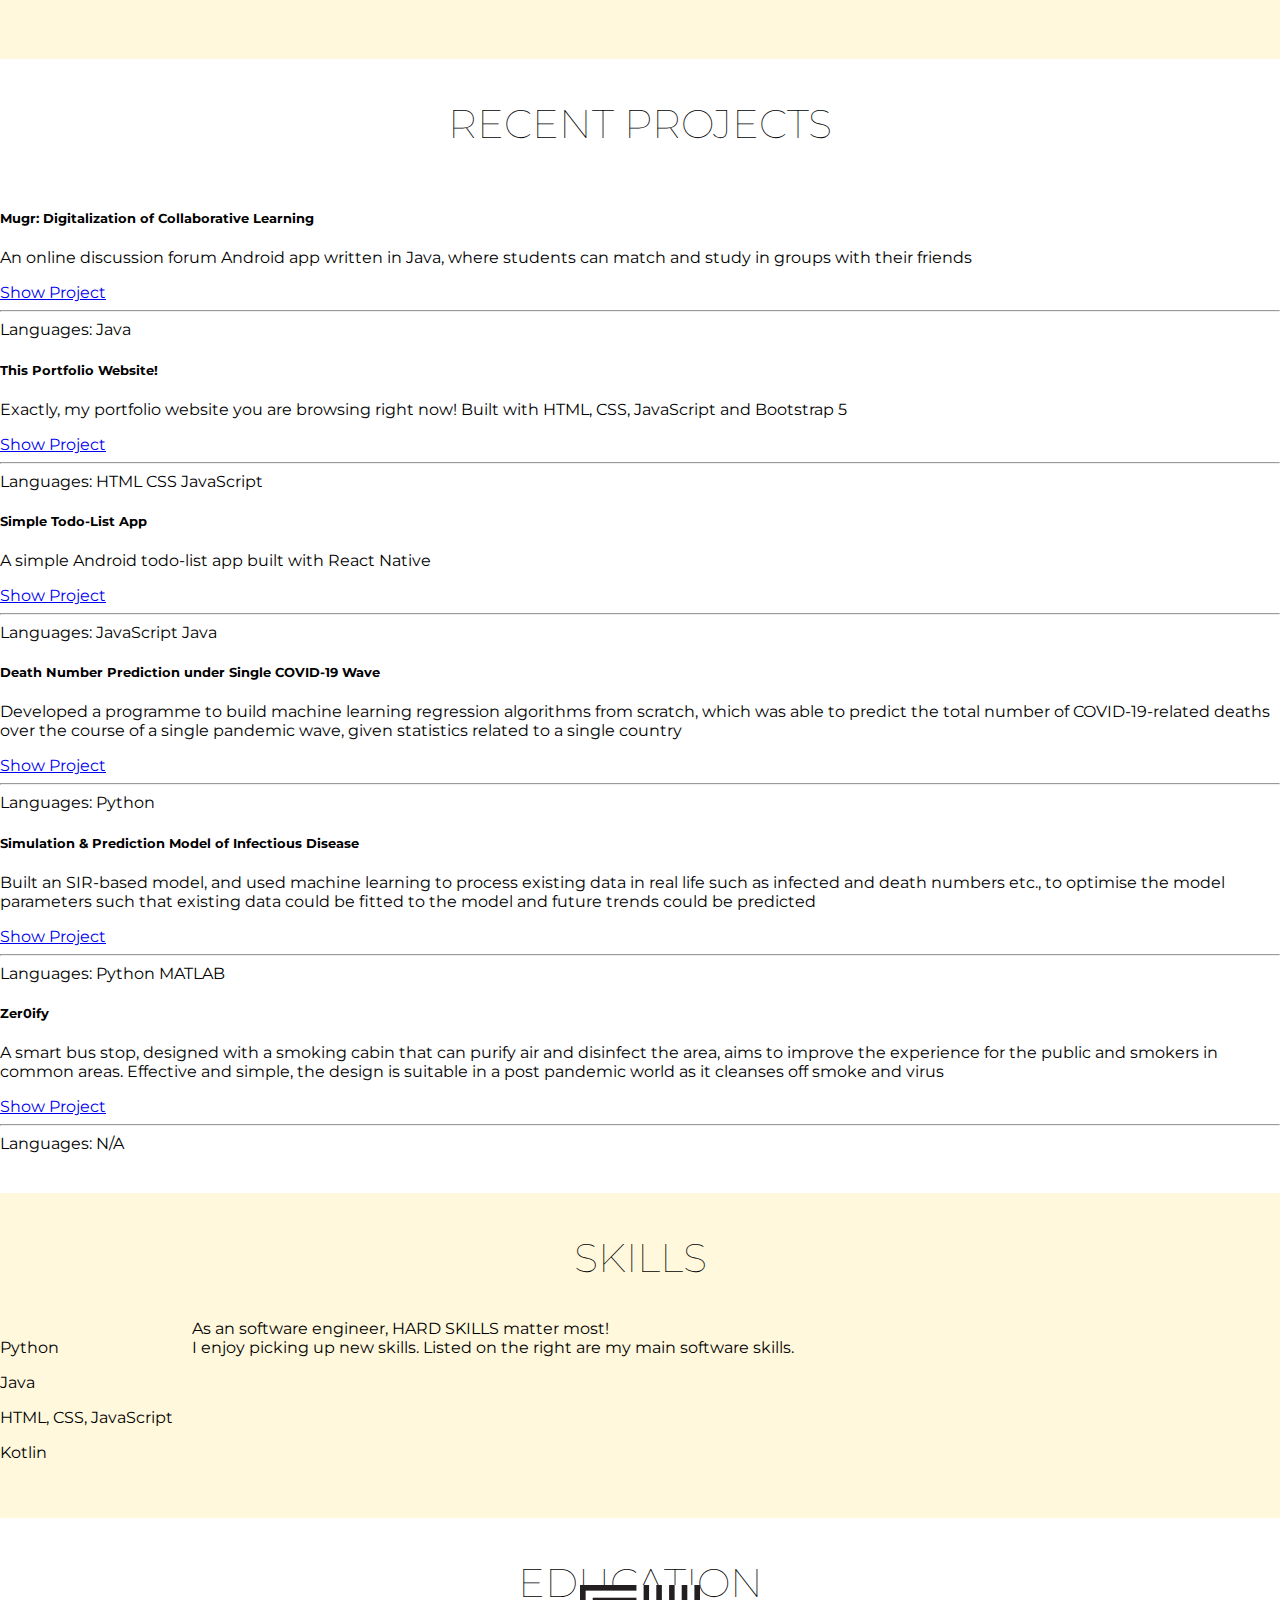
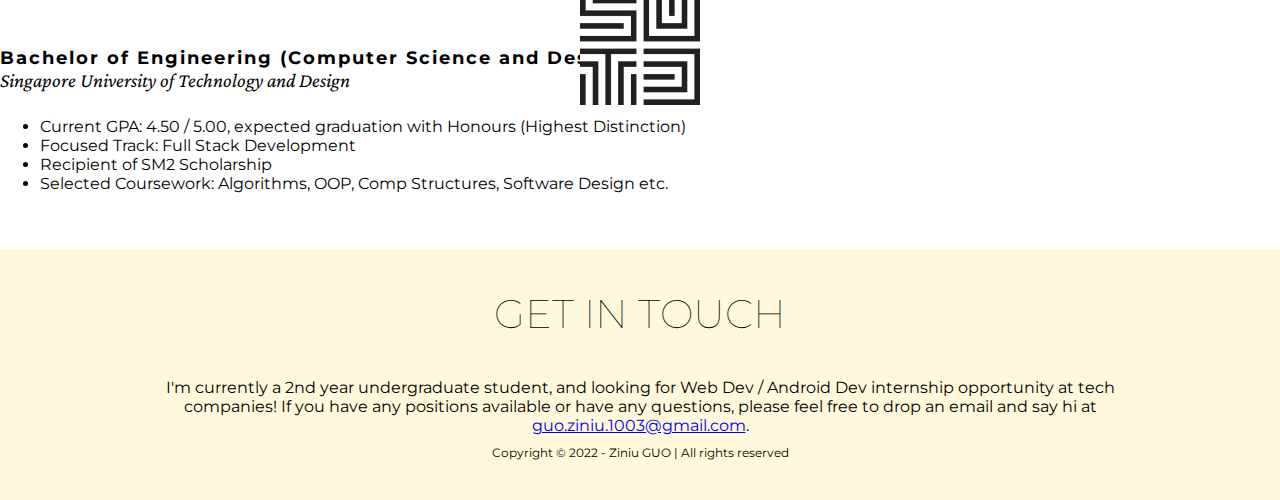
==== commit f855d8fe: "edit" ====
--- a/index.html
+++ b/index.html
@@ -4,9 +4,10 @@
 <head>
     <meta charset="utf-8">
     <title>Home - Ziniu GUO</title>
+    <!-- font -->
     <link href='https://fonts.googleapis.com/css?family=Crimson Pro' rel='stylesheet'>
     <link href='https://fonts.googleapis.com/css?family=Montserrat' rel='stylesheet'>
-    <!-- font -->
+    <script src="Scripts.js"></script>
     <link rel="stylesheet" href="style.css">
     <link href="https://cdn.jsdelivr.net/npm/bootstrap@5.1.3/dist/css/bootstrap.min.css" rel="stylesheet" integrity="sha384-1BmE4kWBq78iYhFldvKuhfTAU6auU8tT94WrHftjDbrCEXSU1oBoqyl2QvZ6jIW3" crossorigin="anonymous">
 </head>
@@ -15,7 +16,7 @@
     <div id="info">
         <div id="infoblock">
             <div class="name">
-                Ziniu&nbsp;GUO
+                Ziniu&nbsp;GUO<span style="font-size: 70px;">&#128153;&#128155;</span>
             </div>
             <div class="intro">
                 Computer&nbsp;Science&nbsp;&&nbsp;Design
@@ -158,7 +159,7 @@
                             <div class="card-body">
                                 <h5 class="card-title">Simulation & Prediction Model of Infectious Disease</h5>
                                 <p class="card-text">Built an SIR-based model, and used machine learning to process existing data in real life such as infected and death numbers etc., to optimise the model parameters such that existing data could be fitted to the model and future trends could be predicted</p>
-                                <a href="https://docs.google.com/presentation/d/1w2-qI9y2BcwAdHqZRUp-rEAJsNf3bGuQrMz5jDOgGNw/edit" class="btn btn-outline-secondary mr-3" target="_blank">
+                                <a href="https://github.com/ziniuguo/sharproj-naive-version" class="btn btn-outline-secondary mr-3" target="_blank">
                                     <i class="fab fa-github"></i> 
                                     Show Project
                                 </a>
@@ -175,7 +176,7 @@
                             <div class="card-body">
                                 <h5 class="card-title">Zer0ify</h5>
                                 <p class="card-text">A smart bus stop, designed with a smoking cabin that can purify air and disinfect the area, aims to improve the experience for the public and smokers in common areas. Effective and simple, the design is suitable in a post pandemic world as it cleanses off smoke and virus</p>
-                                <a href="http://asd.courses.sutd.edu.sg/dti-teams/3-007-design-projects/cohort-5-design-projects/cohort-5-team-2/project-part-4-3/" class="btn btn-outline-secondary mr-3" target="_blank">
+                                <a href="http://asd.courses.sutd.edu.sg/dti-teams/3-007-design-projects/cohort-5-design-projects/cohort-5-team-2/project-part-4-3" class="btn btn-outline-secondary mr-3" target="_blank">
                                     <i class="fab fa-github"></i> 
                                     Show Project
                                 </a>
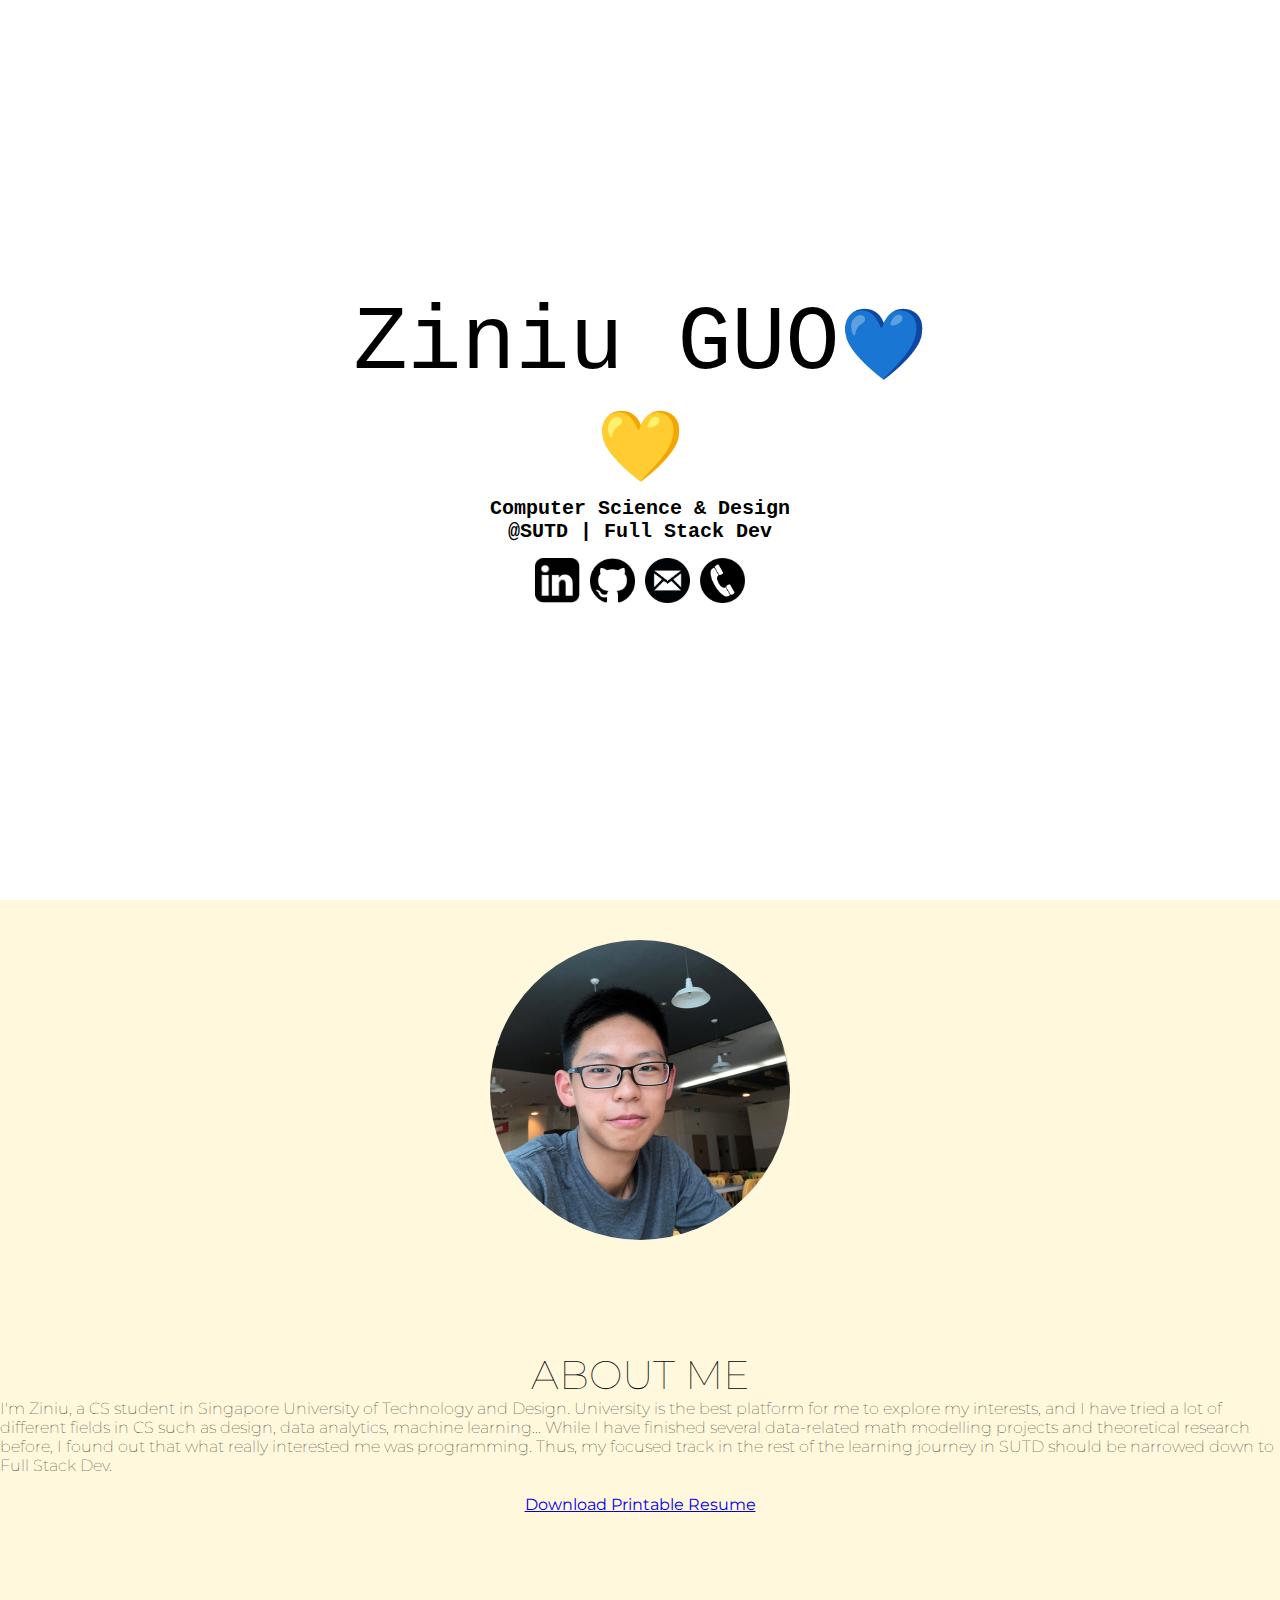
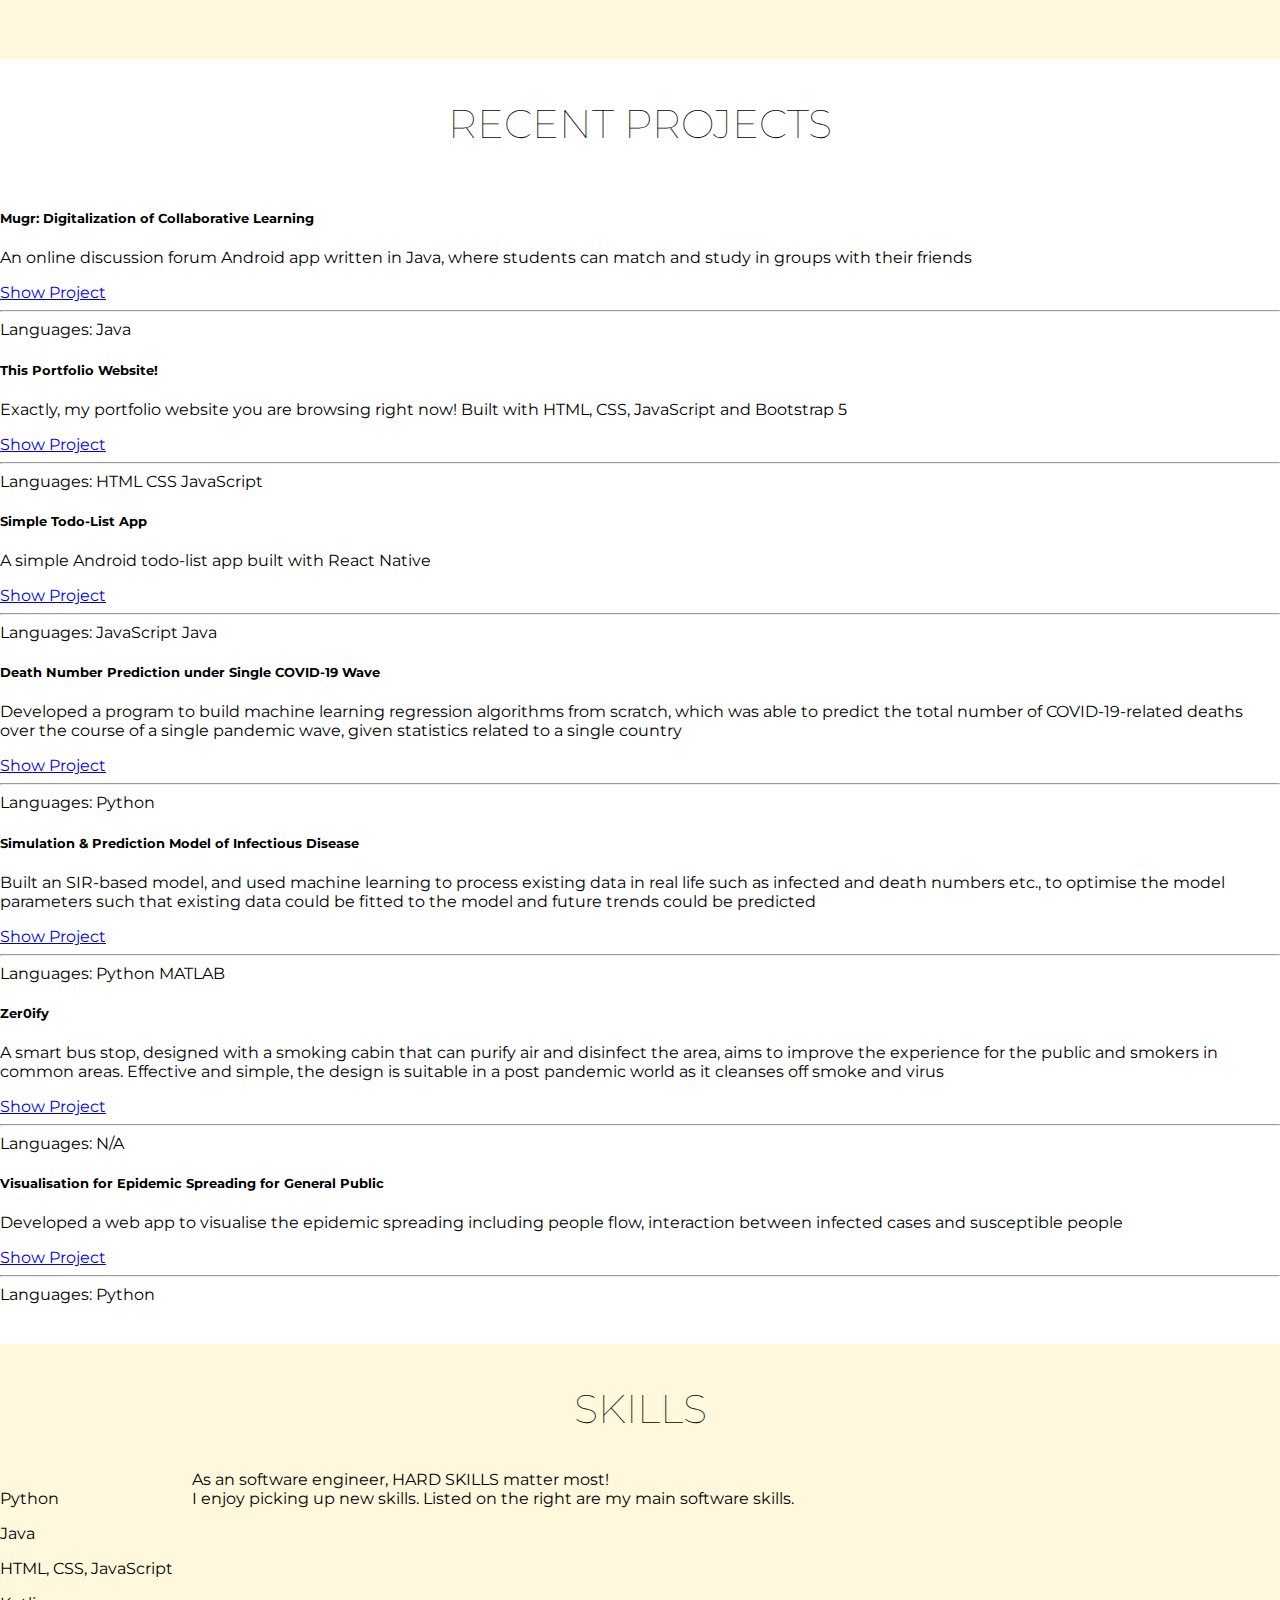
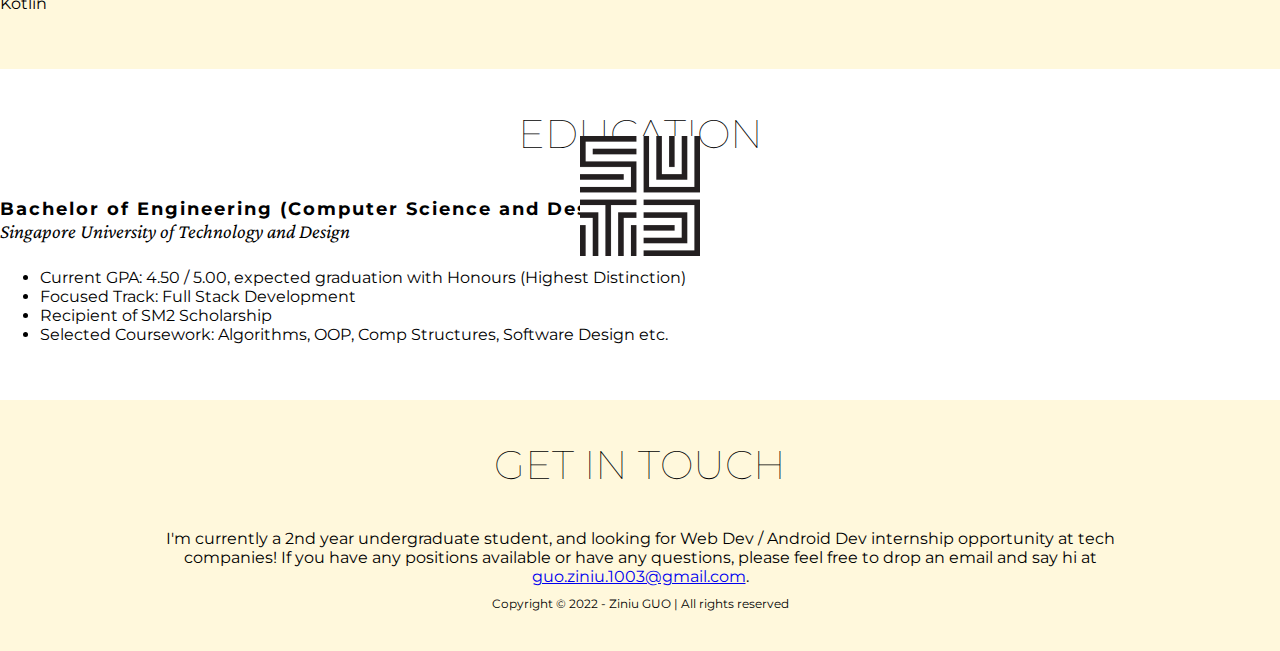
==== commit fd11c159: "Update index.html" ====
--- a/index.html
+++ b/index.html
@@ -142,7 +142,7 @@
                         <div class="card shadow-lg p-3 mb-5 bg-white rounded card">
                             <div class="card-body">
                                 <h5 class="card-title">Death Number Prediction under Single COVID-19 Wave</h5>
-                                <p class="card-text">Developed a programme to build machine learning regression algorithms from scratch, which was able to predict the total number of COVID-19-related deaths over the course of a single pandemic wave, given statistics related to a single country</p>
+                                <p class="card-text">Developed a program to build machine learning regression algorithms from scratch, which was able to predict the total number of COVID-19-related deaths over the course of a single pandemic wave, given statistics related to a single country</p>
                                 <a href="projects/20220406.pdf" class="btn btn-outline-secondary mr-3" target="_blank">
                                     <i class="fab fa-github"></i> 
                                     Show Project
@@ -183,6 +183,22 @@
                                 <hr>
                                 <div class="pb-3">Languages: 
                                     <a class="badge bg-light text-dark" target=" _blank">N/A</a>
+                                </div>
+                            </div>
+                        </div>
+                    </div>
+                    <div class="col-6">
+                        <div class="card shadow-lg p-3 mb-5 bg-white rounded card">
+                            <div class="card-body">
+                                <h5 class="card-title">Visualisation for Epidemic Spreading for General Public</h5>
+                                <p class="card-text">Developed a web app to visualise the epidemic spreading including people flow, interaction between infected cases and susceptible people</p>
+                                <a href="https://github.com/ziniuguo/UROPProject" class="btn btn-outline-secondary mr-3" target="_blank">
+                                    <i class="fab fa-github"></i>
+                                    Show Project
+                                </a>
+                                <hr>
+                                <div class="pb-3">Languages:
+                                    <a class="badge bg-light text-dark" target=" _blank">Python</a>
                                 </div>
                             </div>
                         </div>
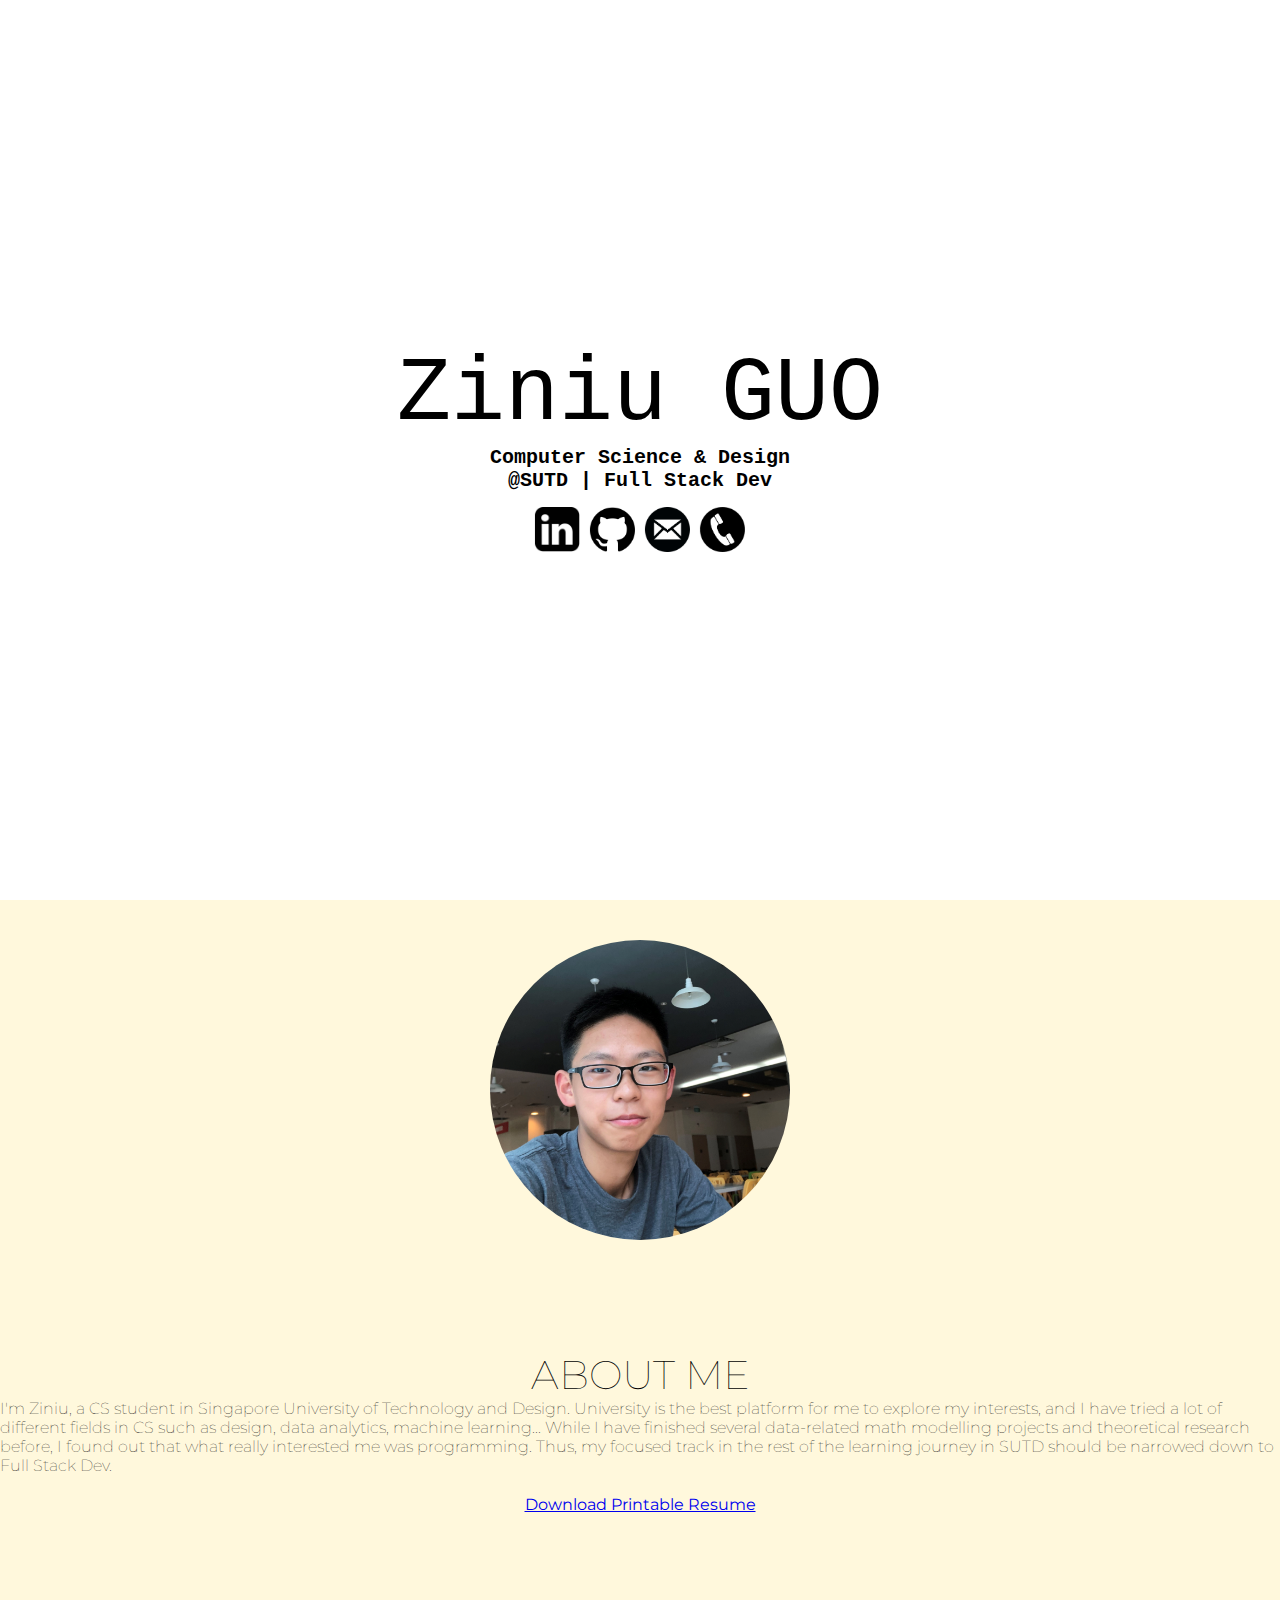
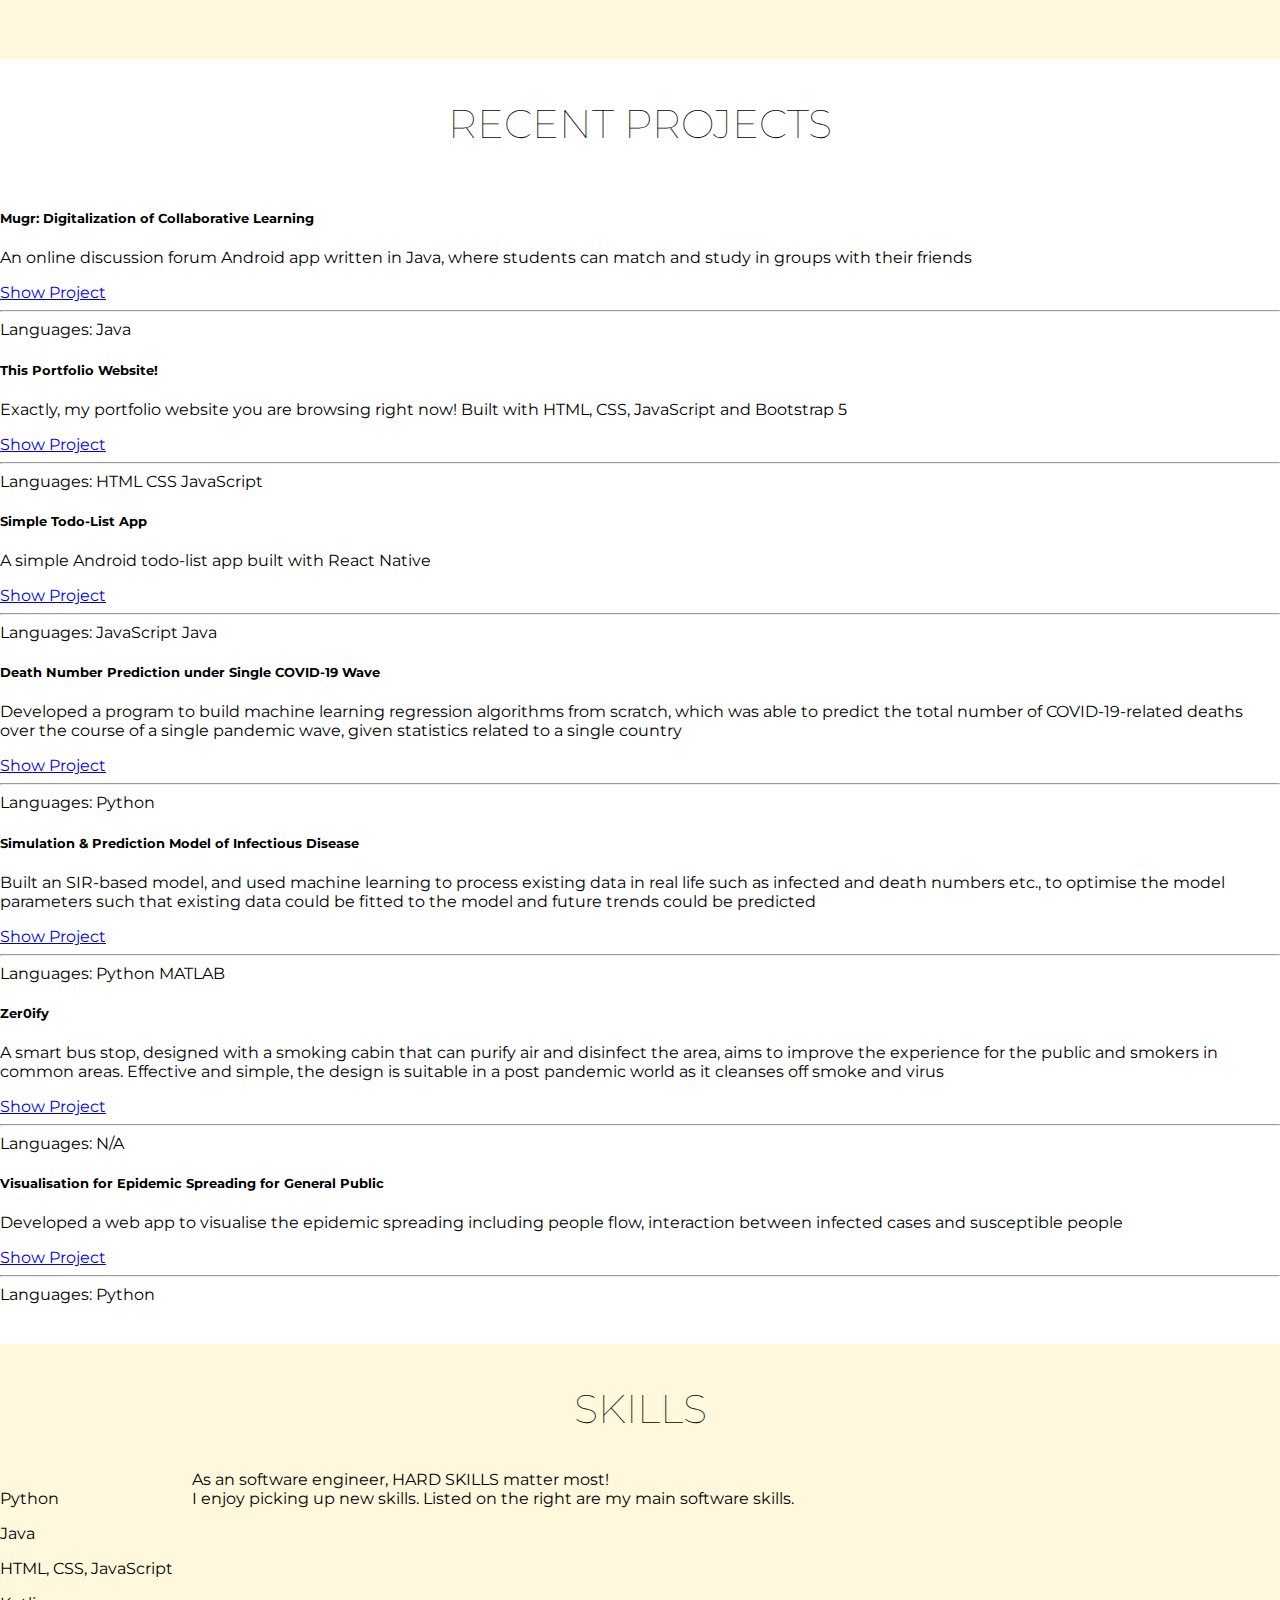
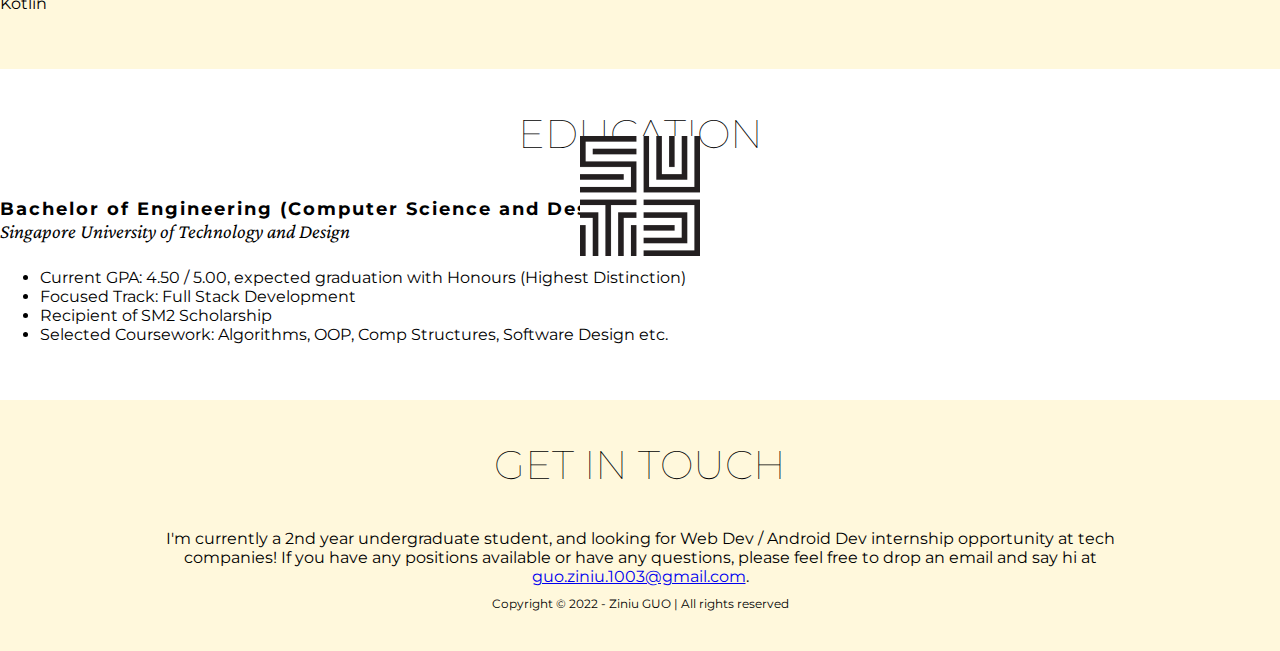
==== commit affb3fb5: "Update index.html" ====
--- a/index.html
+++ b/index.html
@@ -16,7 +16,7 @@
     <div id="info">
         <div id="infoblock">
             <div class="name">
-                Ziniu&nbsp;GUO<span style="font-size: 70px;">&#128153;&#128155;</span>
+                Ziniu&nbsp;GUO
             </div>
             <div class="intro">
                 Computer&nbsp;Science&nbsp;&&nbsp;Design
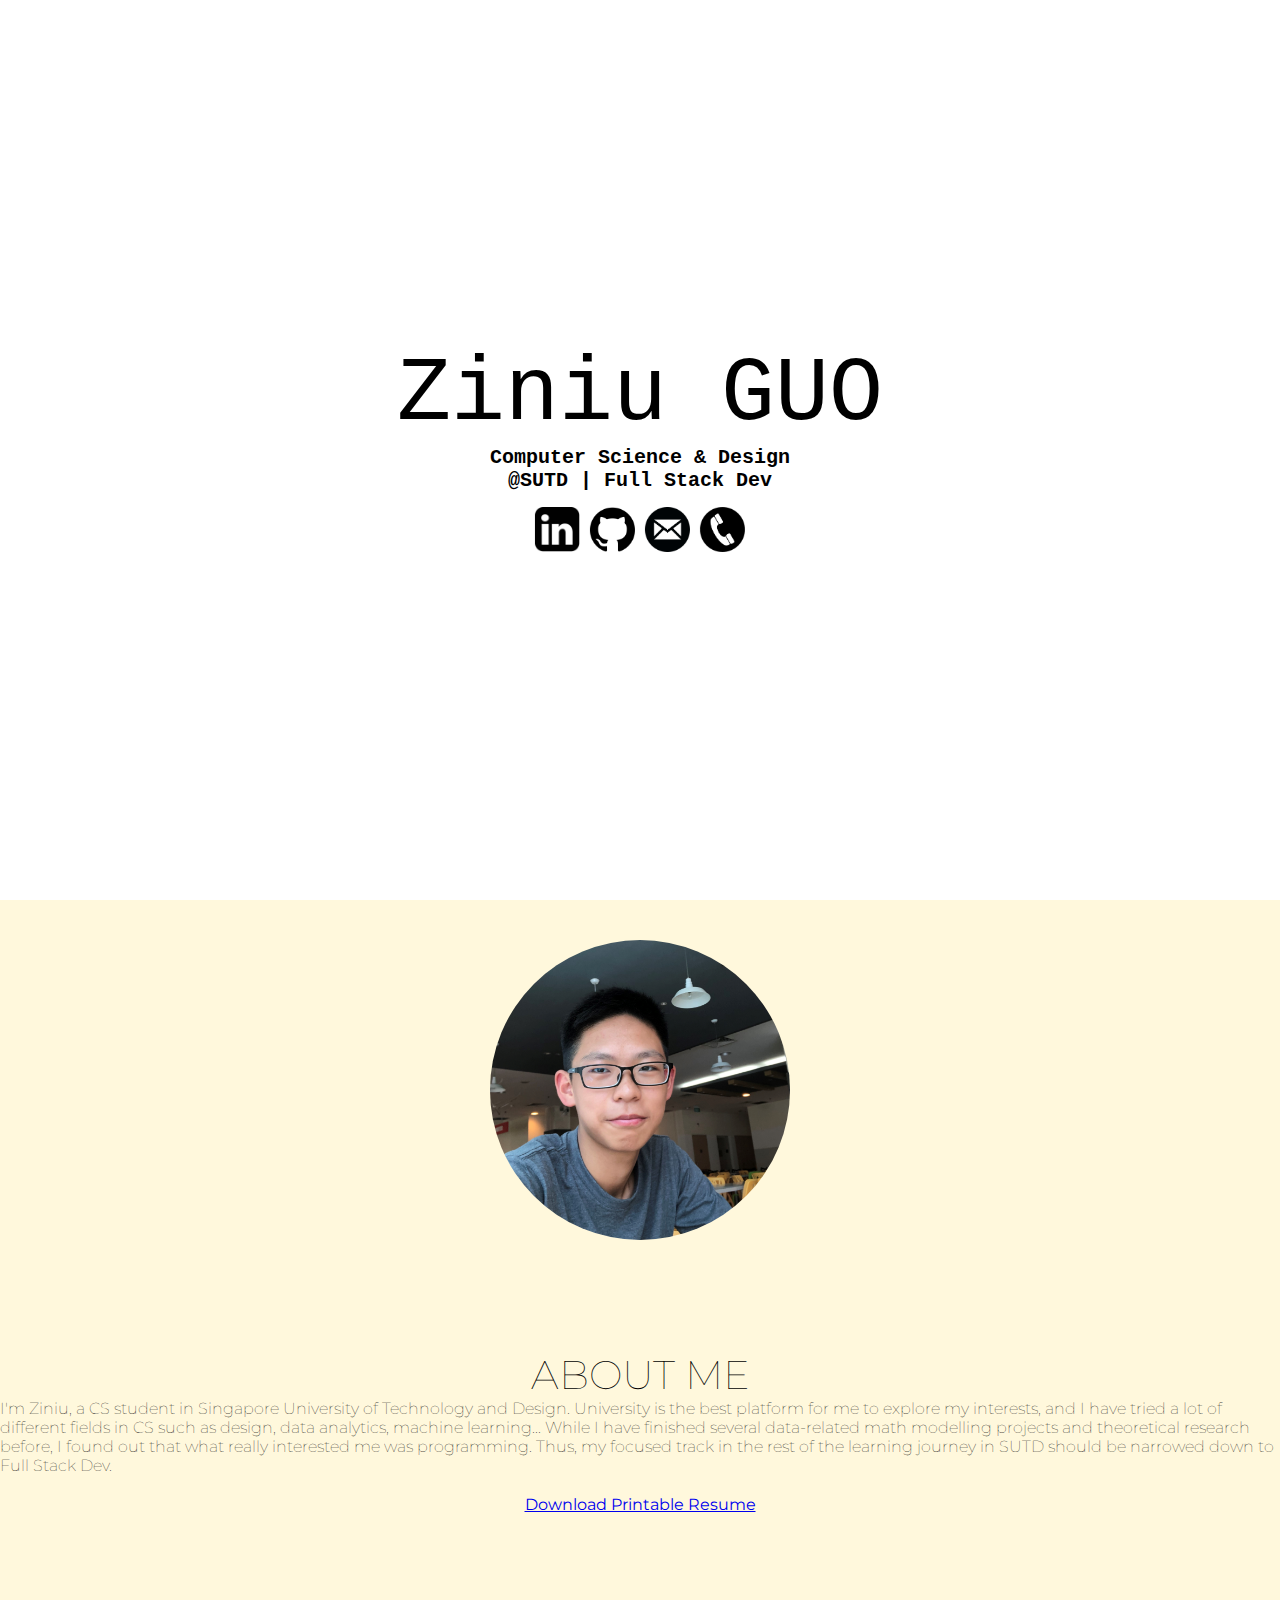
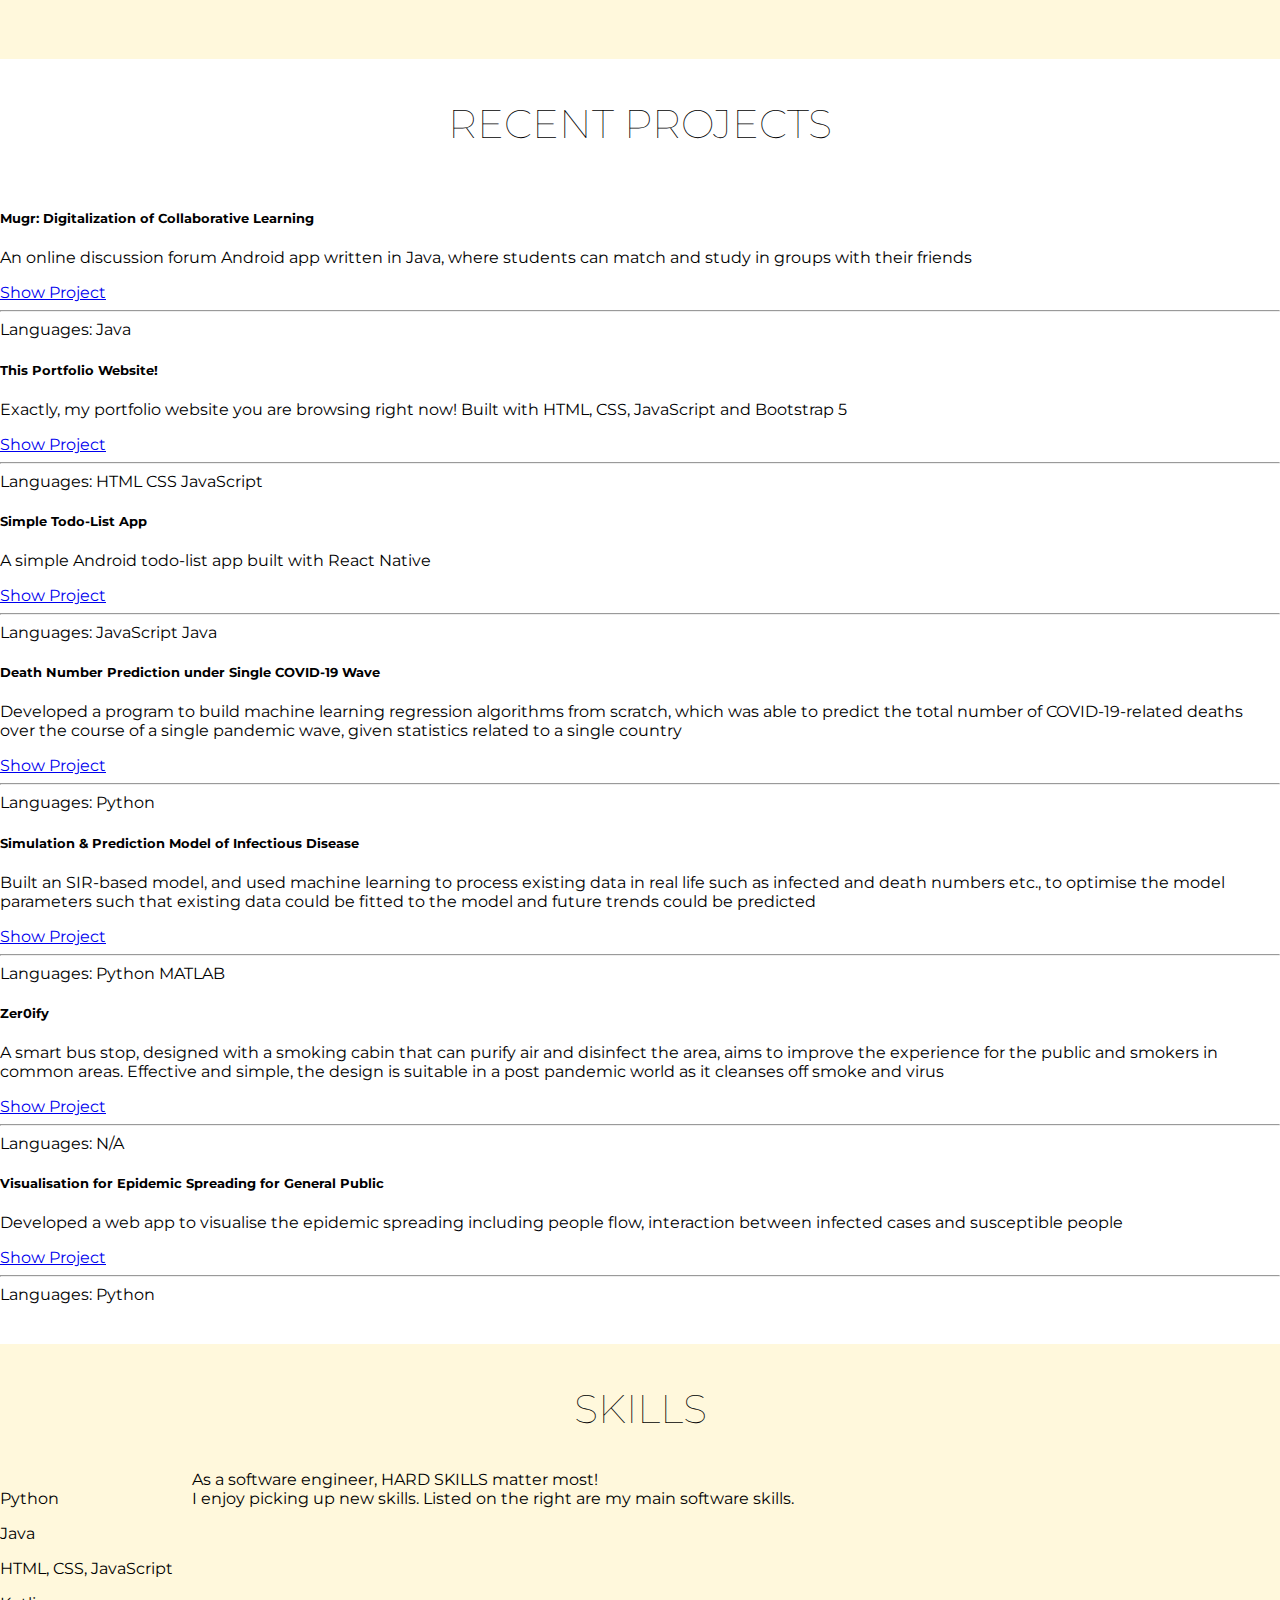
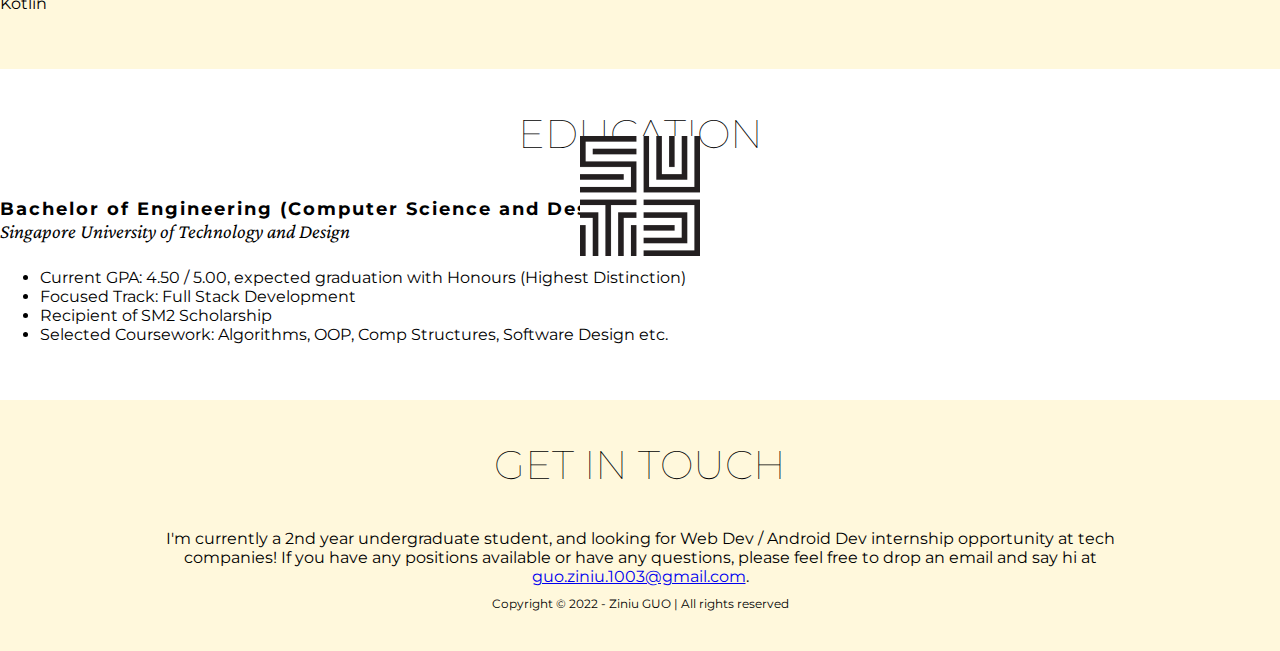
==== commit 2bde499f: "Update index.html" ====
--- a/index.html
+++ b/index.html
@@ -218,14 +218,14 @@
             <div class="row">
                 <div class="col-6" style="position: relative;">
                     <div  id="skillDesc">
-                        As an software engineer, HARD SKILLS matter most! <br>I enjoy picking up new skills. Listed on the right are my main software skills.
+                        As a software engineer, HARD SKILLS matter most! <br>I enjoy picking up new skills. Listed on the right are my main software skills.
                     </div>
                 </div>
                 <div class="col-6">
                     <div>
                         <p class="lead mb-1 mt-2">Python</p>
                         <div class=" progress-bar-animation progress">
-                            <div role="progressbar" class="progress-bar" style="width: 90%; background-color: #e88988;">
+                            <div role="progressbar" class="progress-bar" style="width: 95%; background-color: #e88988;">
                             </div>
                         </div>
                     </div>
@@ -233,7 +233,7 @@
                     <div>
                         <p class="lead mb-1 mt-2">Java</p>
                         <div class=" progress-bar-animation progress">
-                            <div role="progressbar" class="progress-bar" style="width: 85%; background-color: #e88988;">
+                            <div role="progressbar" class="progress-bar" style="width: 95%; background-color: #e88988;">
                             </div>
                         </div>
                     </div>
@@ -241,7 +241,7 @@
                     <div>
                         <p class="lead mb-1 mt-2">HTML, CSS, JavaScript</p>
                         <div class=" progress-bar-animation progress">
-                            <div role="progressbar" class="progress-bar" style="width: 70%; background-color: #e88988;">
+                            <div role="progressbar" class="progress-bar" style="width: 80%; background-color: #e88988;">
                             </div>
                         </div>
                     </div>
@@ -249,7 +249,7 @@
                     <div>
                         <p class="lead mb-1 mt-2">Kotlin</p>
                         <div class=" progress-bar-animation progress">
-                            <div role="progressbar" class="progress-bar" style="width: 40%; background-color: #e88988;">
+                            <div role="progressbar" class="progress-bar" style="width: 50%; background-color: #e88988;">
                             </div>
                         </div>
                     </div>
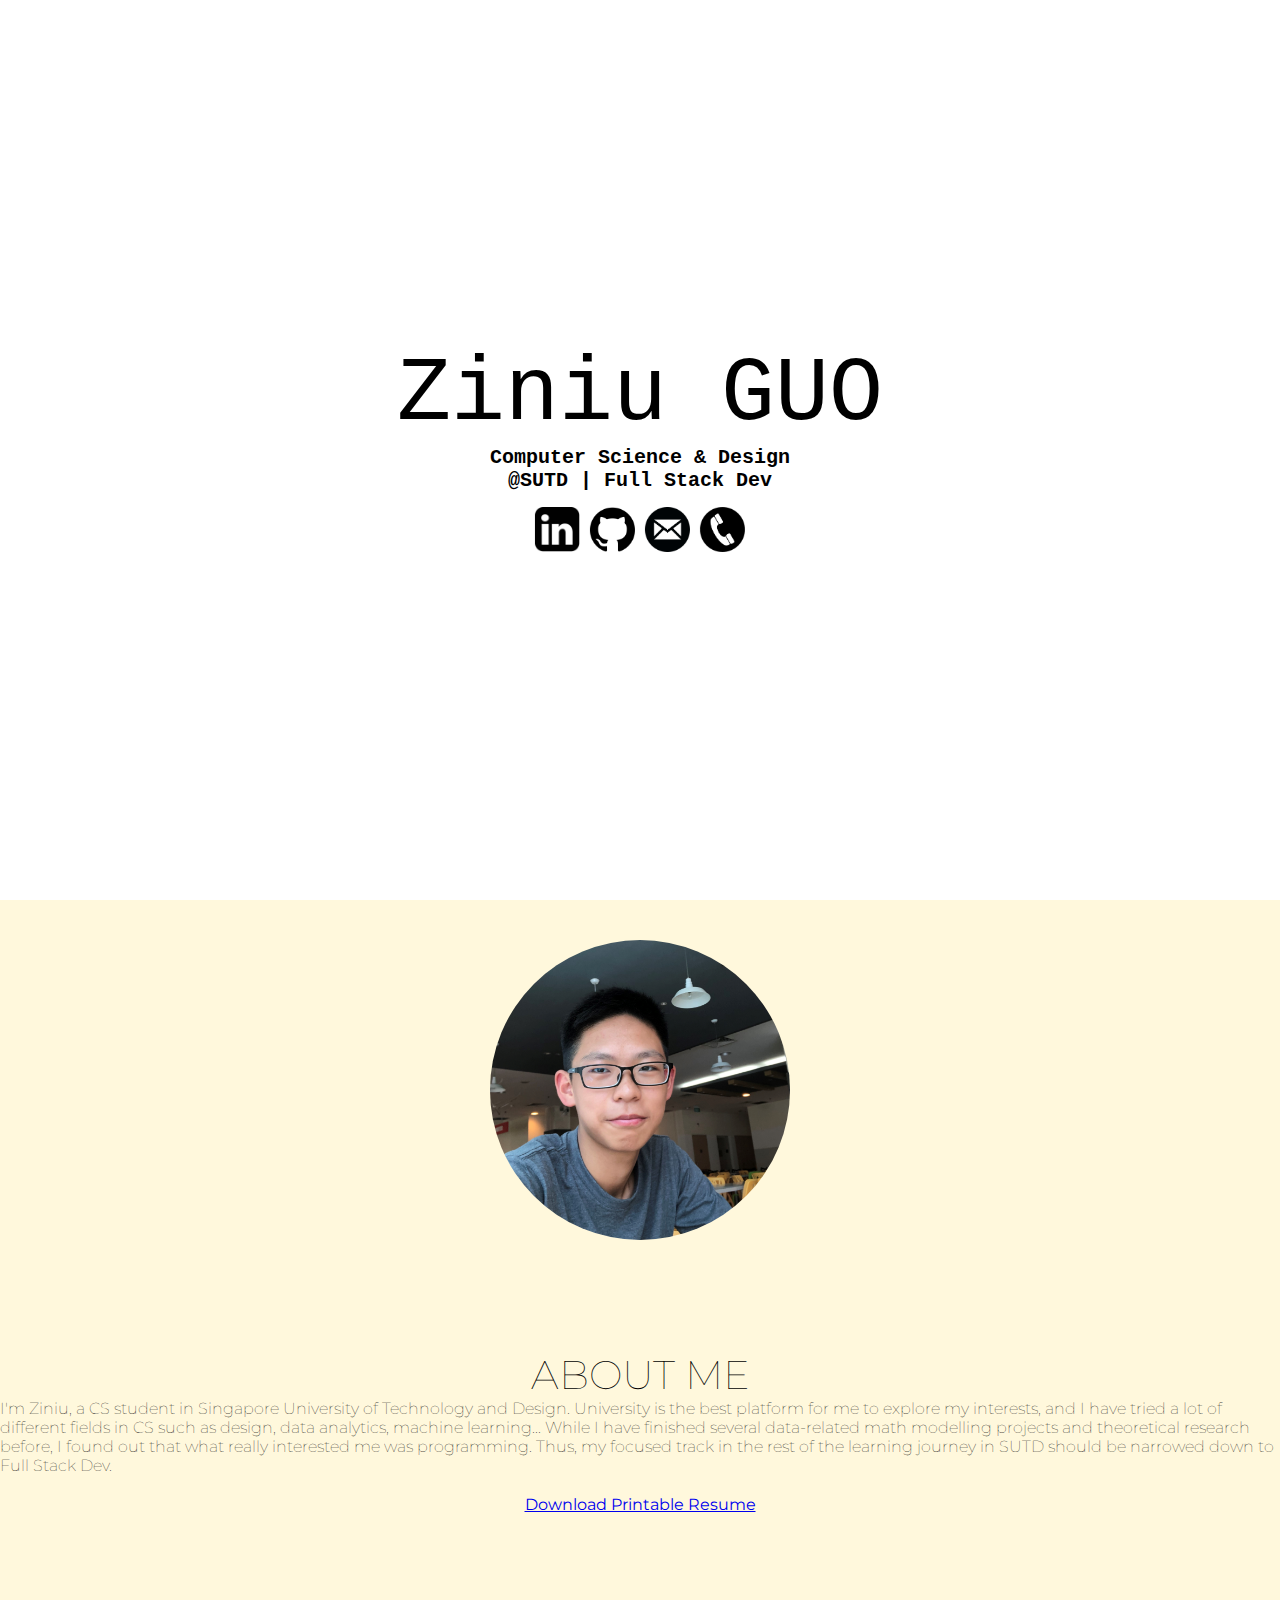
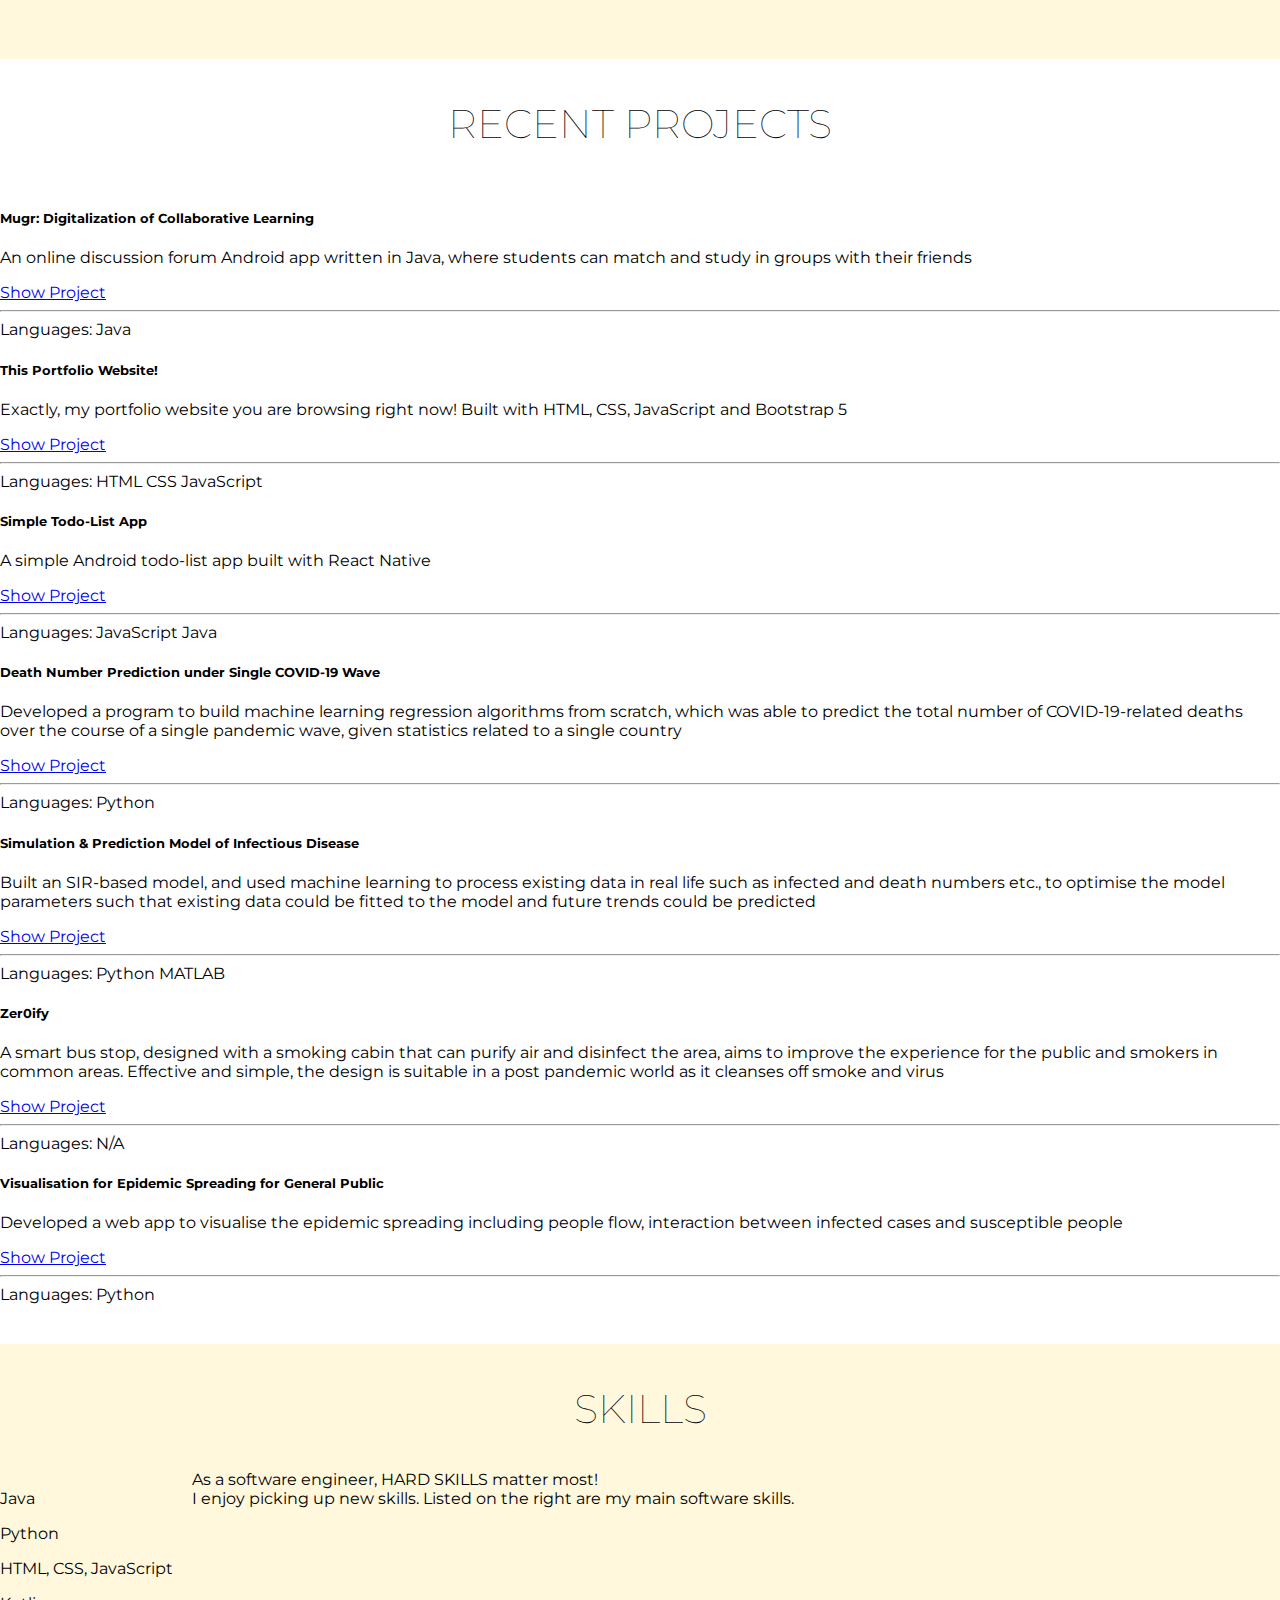
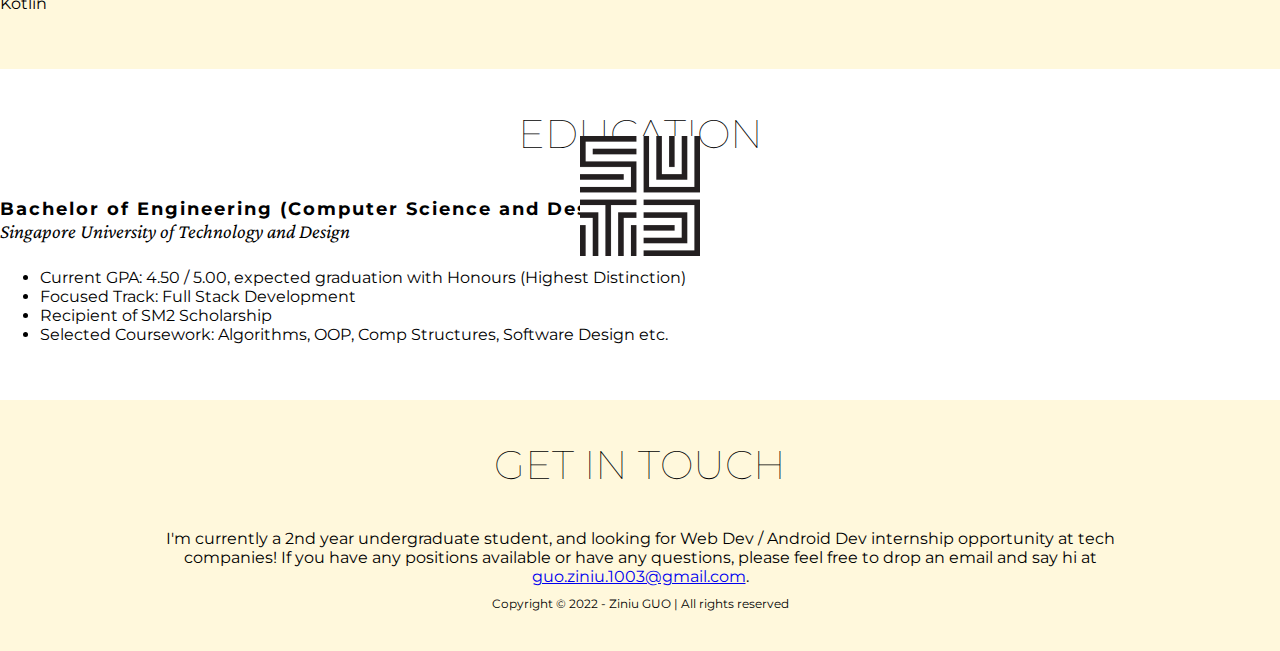
==== commit 63fc6c64: "Update index.html" ====
--- a/index.html
+++ b/index.html
@@ -223,14 +223,6 @@
                 </div>
                 <div class="col-6">
                     <div>
-                        <p class="lead mb-1 mt-2">Python</p>
-                        <div class=" progress-bar-animation progress">
-                            <div role="progressbar" class="progress-bar" style="width: 95%; background-color: #e88988;">
-                            </div>
-                        </div>
-                    </div>
-
-                    <div>
                         <p class="lead mb-1 mt-2">Java</p>
                         <div class=" progress-bar-animation progress">
                             <div role="progressbar" class="progress-bar" style="width: 95%; background-color: #e88988;">
@@ -239,9 +231,17 @@
                     </div>
 
                     <div>
+                        <p class="lead mb-1 mt-2">Python</p>
+                        <div class=" progress-bar-animation progress">
+                            <div role="progressbar" class="progress-bar" style="width: 85%; background-color: #e88988;">
+                            </div>
+                        </div>
+                    </div>
+
+                    <div>
                         <p class="lead mb-1 mt-2">HTML, CSS, JavaScript</p>
                         <div class=" progress-bar-animation progress">
-                            <div role="progressbar" class="progress-bar" style="width: 80%; background-color: #e88988;">
+                            <div role="progressbar" class="progress-bar" style="width: 60%; background-color: #e88988;">
                             </div>
                         </div>
                     </div>
